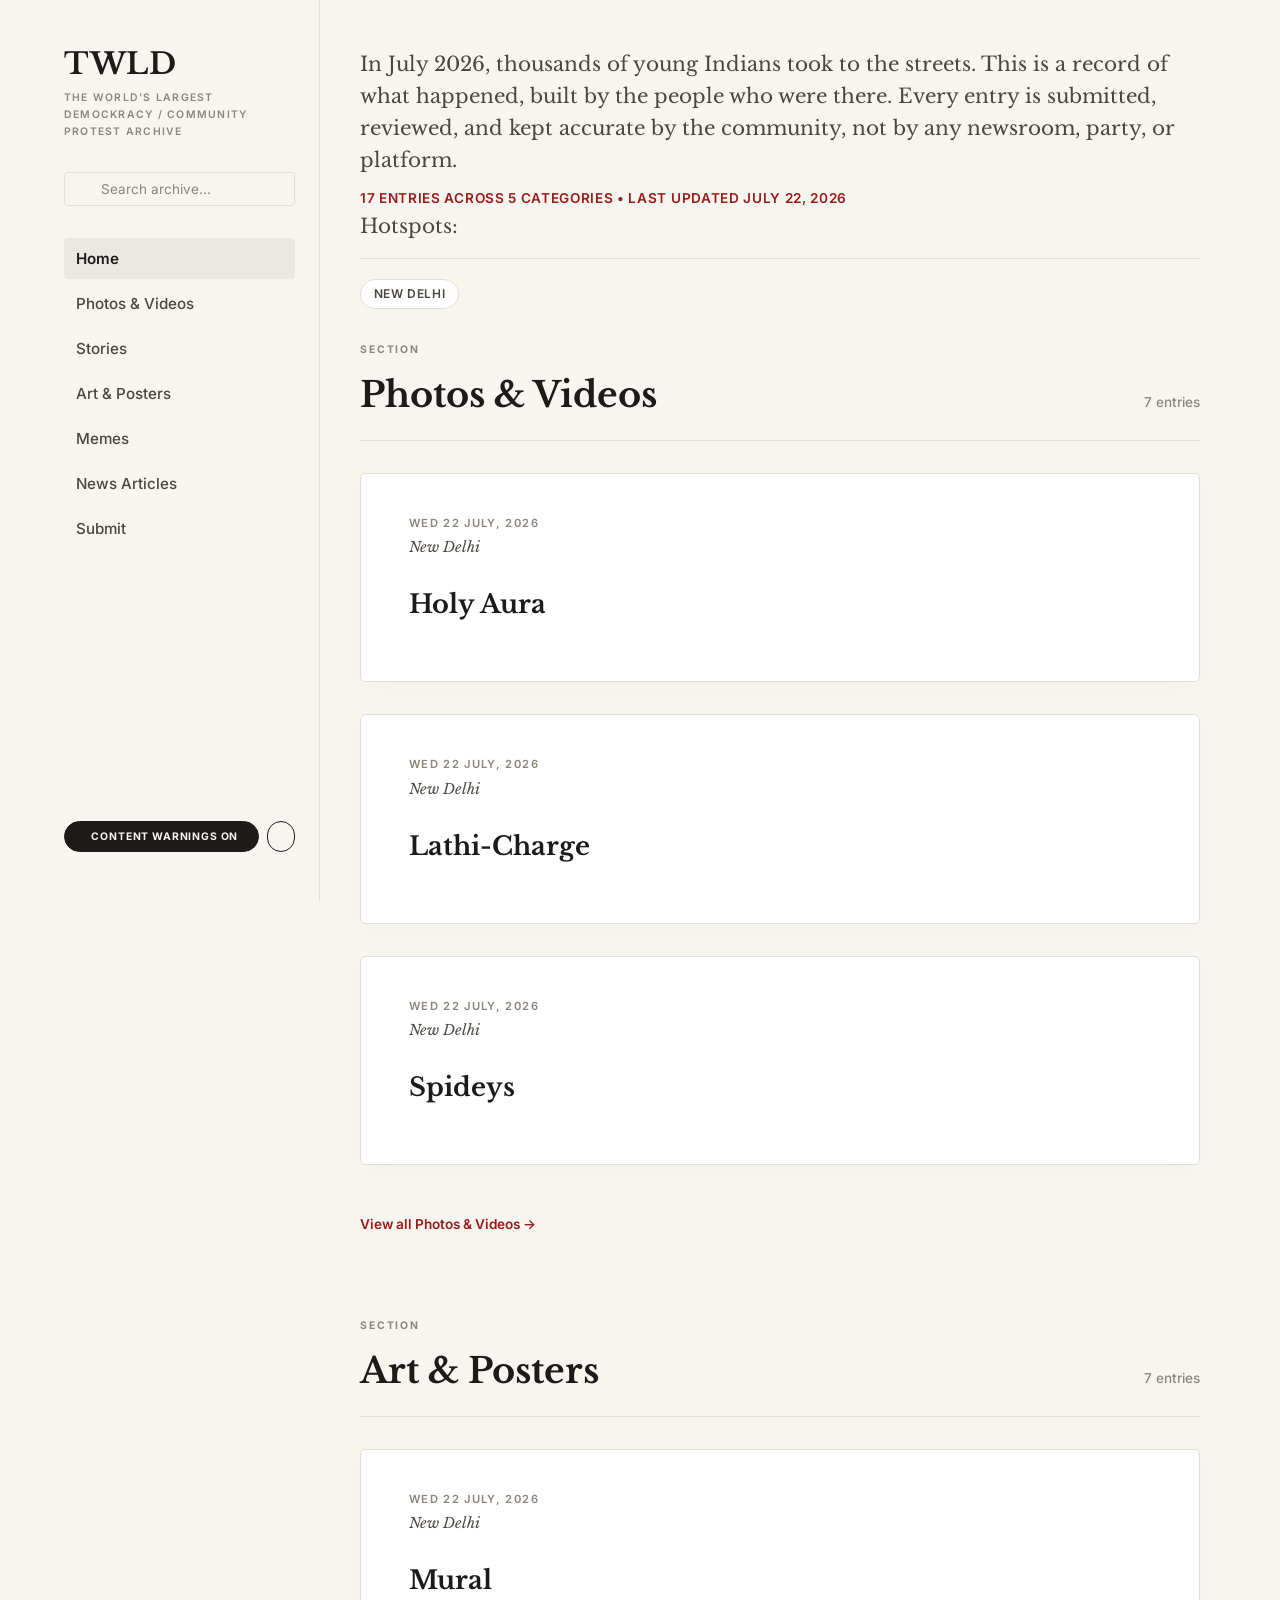
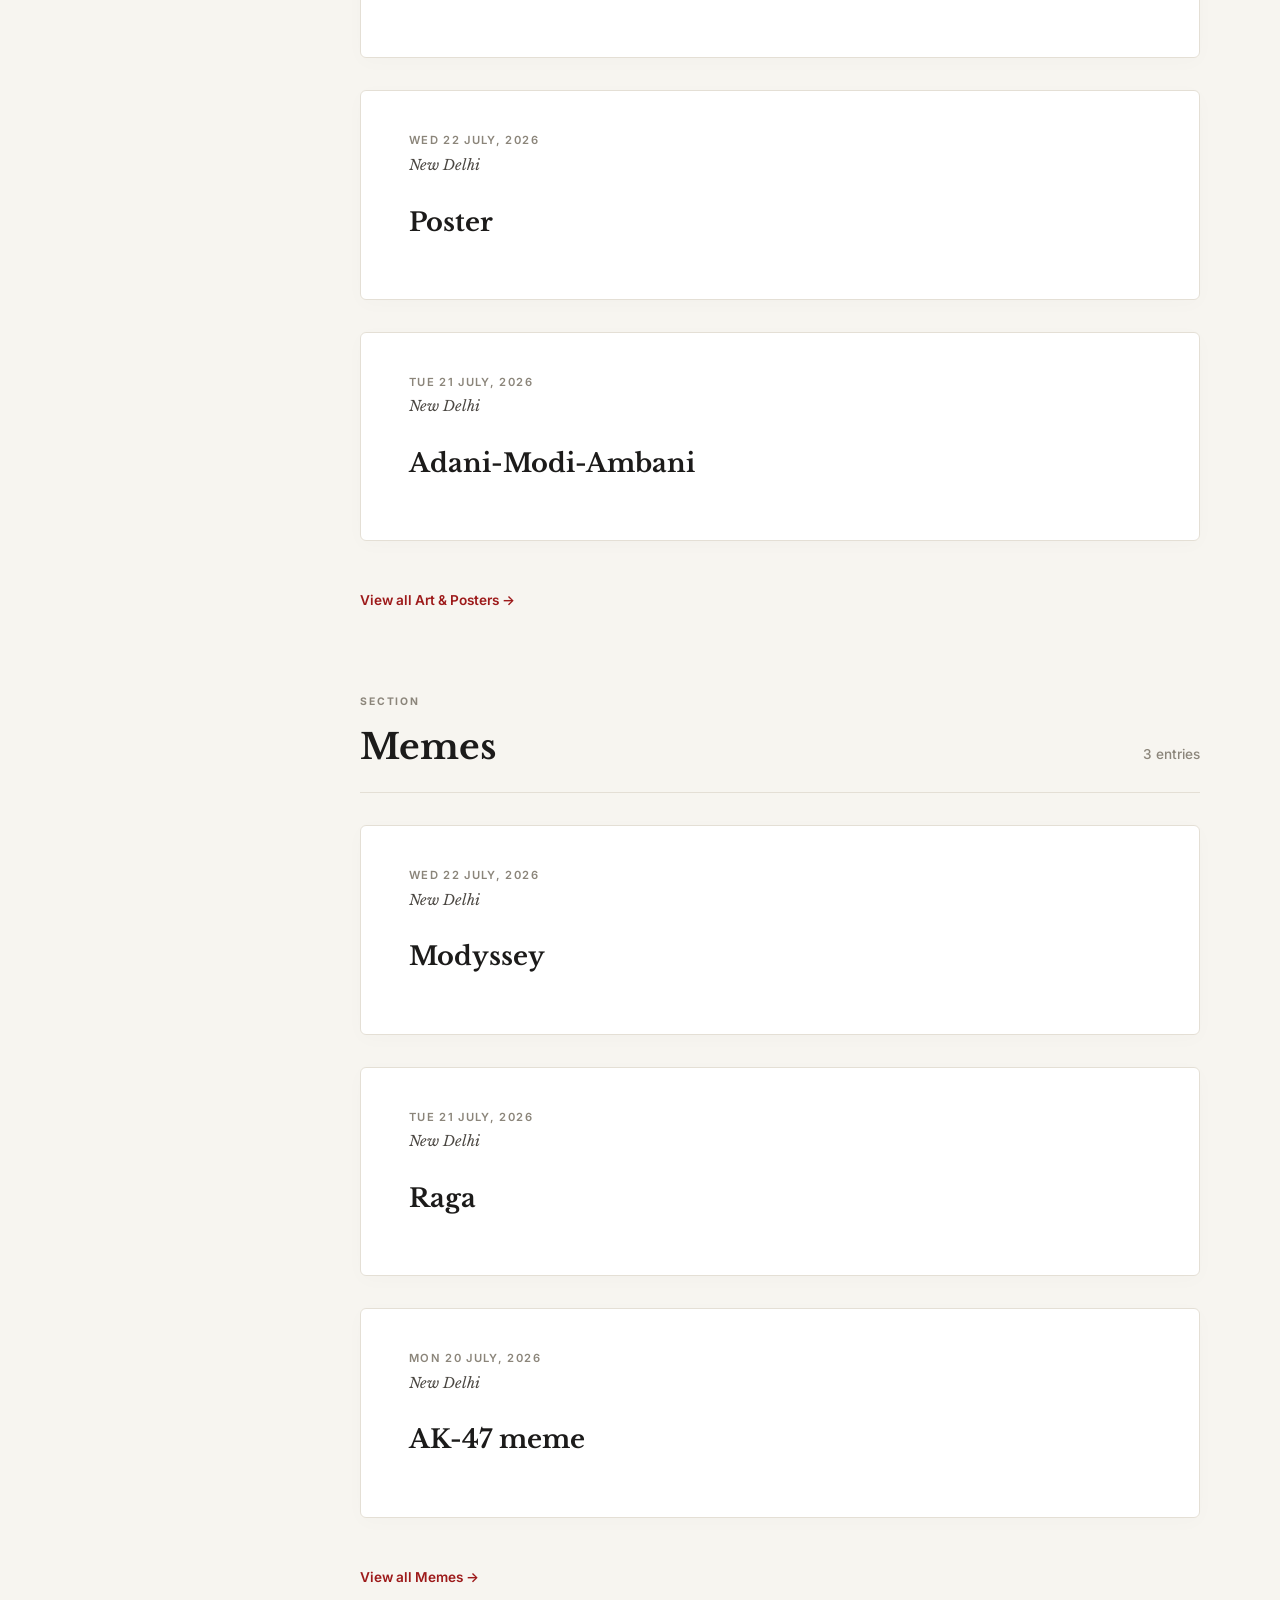
==== docs/index.html @ d7e96831 "Add new entries from Tally" ====
<!DOCTYPE html>
<html lang="en">
<head>
  <meta charset="UTF-8">
  <meta name="viewport" content="width=device-width, initial-scale=1.0">
  <title>TWLD - The World's Largest Demockracy</title>
  <meta name="description" content="Community archive documenting India's youth-led protest movement. A chronological record of events, verified by contributors.">
  <meta property="og:title" content="TWLD - The World's Largest Demockracy">
  <meta property="og:description" content="Community archive documenting India's youth-led protest movement.">
  <meta property="og:type" content="website">
  <link rel="preconnect" href="https://fonts.googleapis.com">
  <link rel="preconnect" href="https://fonts.gstatic.com" crossorigin>
  <link href="https://fonts.googleapis.com/css2?family=Libre+Baskerville:ital,wght@0,400;0,700;1,400&family=Inter:wght@400;500;600;700&display=swap" rel="stylesheet">
  <link rel="stylesheet" href="./styles.css?v=1784745053731">
  <script src="https://unpkg.com/lucide@latest"></script>
  <script async src="https://tally.so/widgets/embed.js"></script>
</head>
<body>
  
  <button class="mobile-menu-toggle" id="mobile-menu-toggle" aria-label="Toggle menu">
    <span class="hamburger"></span>
    <span class="hamburger"></span>
    <span class="hamburger"></span>
  </button>

  <div class="app-container">
    <aside class="sidebar" id="sidebar">
      <header class="masthead" id="site-header">
        <div class="masthead-brand">
          <h1 class="masthead-title"><a href="./" class="masthead-link">TWLD</a></h1>
          <p class="masthead-sub">The World's Largest Demockracy / Community Protest Archive</p>
        </div>
      </header>

      
      <div class="search-container">
        <i data-lucide="search" class="search-icon"></i>
        <input type="text" id="search-input" class="search-input" placeholder="Search archive..." aria-label="Search">
        <button id="clear-search" class="clear-search-btn hidden" aria-label="Clear search">
          <i data-lucide="x"></i>
        </button>
      </div>
      

      <nav class="sidebar-nav">
        <ul class="nav-links">
          <li><a href="./" class="nav-link active">Home</a></li>
          
          <li><a href="./photos-videos/" class="nav-link ">Photos & Videos</a></li>
          
          <li><a href="./stories/" class="nav-link ">Stories</a></li>
          
          <li><a href="./art-posters/" class="nav-link ">Art & Posters</a></li>
          
          <li><a href="./memes/" class="nav-link ">Memes</a></li>
          
          <li><a href="./news-articles/" class="nav-link ">News Articles</a></li>
          
          <li><a href="./submit/" class="nav-link ">Submit</a></li>
        </ul>
      </nav>

      <div class="sidebar-footer">
        <div class="sidebar-footer-actions">
          <button
            type="button"
            role="switch"
            aria-checked="true"
            aria-label="Toggle content warnings"
            class="cw-toggle active"
            id="cw-checkbox"
          >
            <i data-lucide="eye-off"></i>
            <span>Content warnings ON</span>
          </button>
          <button
            type="button"
            aria-label="Toggle dark mode"
            class="theme-toggle"
            id="theme-toggle"
          >
            <i data-lucide="moon"></i>
          </button>
        </div>
      </div>
    </aside>

    <main class="main-content">
      

      
        <div class="home-intro">
          <p>In July 2026, thousands of young Indians took to the streets. This is a record of what happened, built by the people who were there. Every entry is submitted, reviewed, and kept accurate by the community, not by any newsroom, party, or platform.</p>
          <p class="home-stats">
            17 entries across 5 categories
             &bull; Last updated July 22, 2026
          </p>
          <!-- Quick City Filters -->
          <div class="city-filters" id="city-filters">
            <span class="city-filters-label">Hotspots:</span>
            <!-- Rendered by JS -->
          </div>
        </div>
      
      
      
      <div class="archive" id="timeline-container">
        <!-- Rendered by JS -->
      </div>
      
    </main>
  </div>

  <div class="lightbox-overlay hidden" id="lightbox" role="dialog" aria-modal="true" aria-label="Image viewer">
    <button class="lightbox-close" id="lightbox-close" aria-label="Close"><i data-lucide="x"></i></button>
    <button class="lightbox-nav lightbox-prev" id="lightbox-prev" aria-label="Previous image"><i data-lucide="chevron-left"></i></button>
    <button class="lightbox-nav lightbox-next" id="lightbox-next" aria-label="Next image"><i data-lucide="chevron-right"></i></button>
    <img class="lightbox-img" id="lightbox-img" src="" alt="">
    <div class="lightbox-counter" id="lightbox-counter"></div>
  </div>

  <noscript>
    <div style="padding:3rem;text-align:center;font-family:Inter,sans-serif;">
      <h2>JavaScript Required</h2>
      <p>This archive requires JavaScript to render entries. Please enable JavaScript and reload.</p>
    </div>
  </noscript>

  <script>
    window.__EVENTS__ = [{"id":"2026-07-22-holy-aura","date":"2026-07-22","location":"New Delhi","title":"Holy Aura","category":"photos-videos","description":"","tags":[],"graphic_content":false,"images":["2026-07-22-holy-aura.png"],"contributor":"Anonymous","submitted_via":"bulk-import","verified":true},{"id":"2026-07-22-lathi-charge","date":"2026-07-22","location":"New Delhi","title":"Lathi-Charge","category":"photos-videos","description":"","tags":[],"graphic_content":false,"images":["2026-07-22-lathi-charge.jpg"],"contributor":"Anonymous","submitted_via":"bulk-import","verified":true},{"id":"2026-07-22-modyssey","date":"2026-07-22","location":"New Delhi","title":"Modyssey","category":"memes","description":"","tags":[],"graphic_content":false,"images":["2026-07-22-modyssey.png"],"contributor":"Anonymous","submitted_via":"bulk-import","verified":true},{"id":"2026-07-22-mural","date":"2026-07-22","location":"New Delhi","title":"Mural","category":"art-posters","description":"","tags":[],"graphic_content":false,"images":["2026-07-22-mural.jpg"],"contributor":"Anonymous","submitted_via":"bulk-import","verified":true},{"id":"2026-07-22-poster","date":"2026-07-22","location":"New Delhi","title":"Poster","category":"art-posters","description":"","tags":[],"graphic_content":false,"images":["2026-07-22-poster.png"],"contributor":"Anonymous","submitted_via":"bulk-import","verified":true},{"id":"2026-07-22-spideys","date":"2026-07-22","location":"New Delhi","title":"Spideys","category":"photos-videos","description":"","tags":[],"graphic_content":false,"images":["2026-07-22-spideys.jpg"],"contributor":"Anonymous","submitted_via":"bulk-import","verified":true},{"id":"2026-07-21-adani-modi-ambani","date":"2026-07-21","location":"New Delhi","title":"Adani-Modi-Ambani","category":"art-posters","description":"","tags":[],"graphic_content":false,"images":["2026-07-21-adani-modi-ambani.png"],"contributor":"Anonymous","submitted_via":"bulk-import","verified":true,"source_link":"https://www.instagram.com/tylerstreetart?igsh=MXNsdnp3d3JreTM0ag=="},{"id":"2026-07-21-art-work","date":"2026-07-21","location":"New Delhi","title":"Art_Work","category":"art-posters","description":"","tags":[],"graphic_content":false,"images":["2026-07-21-art-work.png"],"contributor":"Anonymous","submitted_via":"bulk-import","verified":true},{"id":"2026-07-21-chai-on-constitution","date":"2026-07-21","location":"New Delhi","title":"Chai on Constitution","category":"art-posters","description":"","tags":[],"graphic_content":false,"images":["2026-07-21-chai-on-constitution.png"],"contributor":"Anonymous","submitted_via":"bulk-import","verified":true,"source_link":"https://www.instagram.com/reel/DbCJBCdTCUx/?igsh=MXBuNnFxMWNuZTNkaQ=="},{"id":"2026-07-21-do-cup-chai-laga","date":"2026-07-21","location":"New Delhi","title":"Do_Cup_Chai_Laga","category":"art-posters","description":"","tags":[],"graphic_content":false,"images":["2026-07-21-poster1.png"],"contributor":"Anonymous","submitted_via":"bulk-import","verified":true},{"id":"2026-07-21-raga","date":"2026-07-21","location":"New Delhi","title":"Raga","category":"memes","description":"","tags":[],"graphic_content":false,"images":["2026-07-21-raga.png"],"contributor":"Anonymous","submitted_via":"bulk-import","verified":true},{"id":"2026-07-20-ak-47-meme","date":"2026-07-20","location":"New Delhi","title":"AK-47 meme","category":"memes","description":"","tags":[],"graphic_content":false,"images":["2026-07-20-ak-47-meme.png"],"contributor":"Anonymous","submitted_via":"bulk-import","verified":true},{"id":"2026-07-20-aura","date":"2026-07-20","location":"New Delhi","title":"Aura","category":"photos-videos","description":"","tags":[],"graphic_content":false,"images":["2026-07-20-aura.png"],"contributor":"Anonymous","submitted_via":"bulk-import","verified":true},{"id":"2026-07-20-gitanjali-mam","date":"2026-07-20","location":"New Delhi","title":"Gitanjali Mam","category":"photos-videos","description":"","tags":[],"graphic_content":false,"images":["2026-07-20-gitanjali-mam.jpg"],"contributor":"Anonymous","submitted_via":"bulk-import","verified":true},{"id":"2026-07-20-jantar-mantar","date":"2026-07-20","location":"Jantar Mantar, New Delhi","title":"March to Parliament on opening day of monsoon session","category":"photos-videos","description":"Thousands of youth protesters, part of the Cockroach Janta Party movement, marched toward Parliament demanding the Education Minister's resignation. Police used tear gas and batons; organizers reported it as the movement's largest protest yet.","tags":["police-action","march","parliament"],"graphic_content":true,"images":[],"contributor":"TWLD (seed entry)","submitted_via":"github-pr","verified":true},{"id":"2026-07-20-lathi-charge","date":"2026-07-20","location":"New Delhi","title":"Lathi-Charge","category":"photos-videos","description":"","tags":[],"graphic_content":false,"images":["2026-07-20-lathi-charge.jpg"],"contributor":"Anonymous","submitted_via":"bulk-import","verified":true},{"id":"2026-07-19-poster","date":"2026-07-19","location":"New Delhi","title":"poster","category":"art-posters","description":"","tags":[],"graphic_content":false,"images":["2026-07-19-poster.jpg"],"contributor":"Anonymous","submitted_via":"bulk-import","verified":true}];
    window.__CATEGORIES__ = [{"id":"photos-videos","label":"Photos & Videos"},{"id":"stories","label":"Stories"},{"id":"art-posters","label":"Art & Posters"},{"id":"memes","label":"Memes"},{"id":"news-articles","label":"News Articles"}];
    window.__PAGE_TYPE__ = 'home';
    window.__CATEGORY_ID__ = null;
    window.__DEPTH__ = './';
  </script>
  <script src="./main.js"></script>
</body>
</html>
---- docs/styles.css ----
:root {
  --bg:             #F7F5F0;
  --bg-card:        #FFFFFF;
  --text:           #1C1B1A;
  --text-secondary: #4A4641;
  --text-muted:     #8B857A;
  --accent:         #9D1A1A;
  --rule:           #E4DFD5;
  --rule-heavy:     #1C1B1A;
  --cw-bg:          #FFF4F4;
  --cw-text:        #8C1818;
}

:root.dark-mode {
  --bg:             #1C1B1A;
  --bg-card:        #262422;
  --text:           #F7F5F0;
  --text-secondary: #C8C3BC;
  --text-muted:     #8B857A;
  --accent:         #FF6B6B;
  --rule:           #363330;
  --rule-heavy:     #F7F5F0;
  --cw-bg:          #3D1F1F;
  --cw-text:        #FF9E9E;
}

*, *::before, *::after { box-sizing: border-box; margin: 0; padding: 0; }

html {
  font-size: 16px;
  scroll-behavior: smooth;
  -webkit-font-smoothing: antialiased;
  -moz-osx-font-smoothing: grayscale;
}

body {
  font-family: 'Inter', system-ui, -apple-system, sans-serif;
  background: var(--bg);
  color: var(--text);
  line-height: 1.65;
  min-height: 100vh;
}

/* Layout */
.app-container {
  display: flex;
  min-height: 100vh;
  max-width: 1200px;
  margin: 0 auto;
}

.sidebar {
  width: 280px;
  flex-shrink: 0;
  padding: 3rem 1.5rem;
  border-right: 1px solid var(--rule);
  display: flex;
  flex-direction: column;
  position: sticky;
  top: 0;
  height: 100vh;
  overflow-y: auto;
}

.main-content {
  flex: 1;
  min-width: 0;
  padding: 3rem 2.5rem;
}

/* Mobile Toggle */
.mobile-menu-toggle {
  display: none;
  position: fixed;
  top: 1rem;
  right: 1rem;
  z-index: 1000;
  background: var(--text);
  border: none;
  border-radius: 4px;
  padding: 0.5rem;
  cursor: pointer;
}

.hamburger {
  display: block;
  width: 20px;
  height: 2px;
  background: var(--bg);
  margin: 4px 0;
}

/* Masthead */
.masthead-brand {
  display: flex;
  flex-direction: column;
  margin-bottom: 2rem;
}

.masthead-title {
  font-family: 'Libre Baskerville', Georgia, serif;
  font-size: 1.85rem;
  font-weight: 700;
  letter-spacing: 0.02em;
  color: var(--text);
  line-height: 1.1;
}

.masthead-link {
  color: inherit;
  text-decoration: none;
}

.masthead-sub {
  font-size: 0.65rem;
  color: var(--text-muted);
  font-weight: 600;
  text-transform: uppercase;
  letter-spacing: 0.12em;
  margin-top: 0.5rem;
}

/* Navigation Links */
.sidebar-nav {
  margin-bottom: 2.5rem;
}

.nav-links {
  list-style: none;
}

.nav-links li {
  margin-bottom: 0.25rem;
}

.nav-link {
  display: block;
  font-family: 'Inter', sans-serif;
  font-size: 0.95rem;
  font-weight: 500;
  color: var(--text-secondary);
  text-decoration: none;
  padding: 0.5rem 0.75rem;
  border-radius: 4px;
  transition: all 0.2s ease;
}

.nav-link:hover {
  background: rgba(0,0,0,0.03);
  color: var(--text);
}

.nav-link.active {
  background: rgba(0,0,0,0.05);
  color: var(--text);
  font-weight: 600;
}



.sidebar-footer {
  margin-top: auto;
  padding-top: 2rem;
}

.sidebar-footer-actions {
  display: flex;
  gap: 0.5rem;
  align-items: stretch;
}

.cw-toggle {
  font-family: 'Inter', sans-serif;
  font-size: 0.65rem;
  font-weight: 700;
  text-transform: uppercase;
  letter-spacing: 0.08em;
  padding: 0.5rem 1rem;
  background: transparent;
  border: 1px solid var(--rule-heavy);
  border-radius: 40px;
  color: var(--text);
  cursor: pointer;
  transition: all 0.2s ease;
  flex: 1;
  display: flex;
  align-items: center;
  justify-content: center;
  gap: 0.4rem;
}

.cw-toggle.active {
  background: var(--text);
  color: var(--bg);
}

.cw-toggle:hover { opacity: 0.8; }

.theme-toggle {
  background: transparent;
  border: 1px solid var(--rule-heavy);
  border-radius: 40px;
  color: var(--text);
  cursor: pointer;
  display: flex;
  align-items: center;
  justify-content: center;
  padding: 0 0.8rem;
  transition: all 0.2s ease;
  flex-shrink: 0;
}

.theme-toggle:hover {
  background: var(--text);
  color: var(--bg);
}

/* Intro */
.home-intro {
  font-family: 'Libre Baskerville', Georgia, serif;
  font-size: 1.25rem;
  color: var(--text-secondary);
  line-height: 1.6;
  margin-bottom: 1.25rem;
  padding-bottom: 1rem;
  border-bottom: 1px solid var(--rule);
}

.home-stats {
  font-family: 'Inter', sans-serif;
  font-size: 0.85rem;
  font-weight: 600;
  color: var(--accent);
  margin-top: 0.75rem;
  text-transform: uppercase;
  letter-spacing: 0.05em;
}

/* Categories */
.category-section {
  margin-bottom: 5rem;
}

.category-section:last-child {
  margin-bottom: 0;
}

.colophon p { margin-bottom: 0.5rem; }
.colophon p:last-child { margin-bottom: 0; }

.footer-callout {
  font-family: 'Libre Baskerville', Georgia, serif;
  font-style: italic;
  font-size: 1.1rem;
  color: var(--text);
  margin-bottom: 1rem !important;
}

.category-eyebrow {
  display: block;
  font-family: 'Inter', sans-serif;
  font-size: 0.65rem;
  font-weight: 700;
  text-transform: uppercase;
  letter-spacing: 0.18em;
  color: var(--text-muted);
  margin-bottom: 0.5rem;
}

.category-header {
  font-family: 'Libre Baskerville', Georgia, serif;
  font-size: 2.2rem;
  font-weight: 700;
  color: var(--text);
  border-bottom: 1px solid var(--rule);
  padding-bottom: 1rem;
  margin-bottom: 2rem;
  display: flex;
  justify-content: space-between;
  align-items: baseline;
}

.category-count {
  font-family: 'Inter', sans-serif;
  font-size: 0.85rem;
  font-weight: 500;
  color: var(--text-muted);
}

.view-all-link {
  display: inline-block;
  font-family: 'Inter', sans-serif;
  font-size: 0.85rem;
  font-weight: 600;
  color: var(--accent);
  text-decoration: none;
  margin-top: 1rem;
  transition: opacity 0.2s ease;
}

.view-all-link:hover {
  opacity: 0.7;
}

/* Entry */
.entry {
  background: var(--bg-card);
  border: 1px solid var(--rule);
  box-shadow: 0 4px 20px rgba(0,0,0,0.02);
  border-radius: 6px;
  padding: 2.5rem 3rem;
  margin-bottom: 2rem;
  opacity: 0;
  transform: translateY(10px);
  transition: opacity 0.5s ease, transform 0.5s ease, box-shadow 0.3s ease;
}

.entry.visible {
  opacity: 1;
  transform: translateY(0);
}

.entry:hover {
  box-shadow: 0 8px 30px rgba(0,0,0,0.05);
}

.entry-date {
  display: block;
  font-family: 'Inter', sans-serif;
  font-size: 0.7rem;
  font-weight: 600;
  text-transform: uppercase;
  letter-spacing: 0.12em;
  color: var(--text-muted);
  margin-bottom: 0.25rem;
}

.entry-location {
  font-family: 'Libre Baskerville', Georgia, serif;
  font-size: 0.9rem;
  font-style: italic;
  color: var(--text-secondary);
  margin-bottom: 1.75rem;
}

.entry-title {
  font-family: 'Libre Baskerville', Georgia, serif;
  font-size: 1.6rem;
  font-weight: 700;
  line-height: 1.3;
  color: var(--text);
  margin-bottom: 1.25rem;
}

.entry-body {
  font-size: 0.95rem;
  color: var(--text-secondary);
  line-height: 1.8;
  margin-bottom: 1.5rem;
}

.entry-source-link {
  display: inline-block;
  font-family: 'Inter', sans-serif;
  font-size: 0.85rem;
  font-weight: 600;
  color: var(--accent);
  text-decoration: none;
  margin-bottom: 1.5rem;
  transition: opacity 0.2s ease;
}
.entry-source-link:hover { opacity: 0.7; }

.entry-tags {
  font-size: 0.7rem;
  color: var(--accent);
  font-weight: 600;
  text-transform: uppercase;
  letter-spacing: 0.08em;
  margin-bottom: 0.75rem;
}

.entry-meta {
  display: flex;
  align-items: center;
  gap: 0.75rem;
  flex-wrap: wrap;
  font-size: 0.75rem;
  color: var(--text-muted);
  border-top: 1px solid var(--rule);
  padding-top: 1rem;
  margin-top: 1rem;
}

.verified-stamp {
  display: inline-flex;
  align-items: center;
  font-size: 0.6rem;
  font-weight: 700;
  text-transform: uppercase;
  letter-spacing: 0.12em;
  color: #1A7B4A;
  border: 1px solid #1A7B4A;
  border-radius: 3px;
  padding: 0.15rem 0.4rem;
  line-height: 1.4;
}

/* Image Gallery */
.entry-gallery {
  display: grid;
  grid-template-columns: repeat(auto-fill, minmax(160px, 1fr));
  gap: 0.5rem;
  margin-bottom: 1.5rem;
}

.gallery-thumb {
  aspect-ratio: 4 / 3;
  overflow: hidden;
  cursor: pointer;
  border-radius: 4px;
  border: 1px solid var(--rule);
  transition: border-color 0.15s ease, transform 0.15s ease;
}

.gallery-thumb:hover {
  border-color: var(--text);
  transform: scale(1.02);
}

.gallery-thumb img {
  width: 100%;
  height: 100%;
  object-fit: cover;
  display: block;
}

/* Content Warning Bar */
.cw-bar {
  background: var(--cw-bg);
  border-left: 3px solid var(--cw-text);
  border-radius: 0 4px 4px 0;
  padding: 1.25rem 1.5rem;
  margin: 1rem 0 2rem;
}

.cw-bar.hidden { display: none; }
.entry-content.hidden { display: none; }

.cw-bar-inner {
  display: flex;
  align-items: center;
  gap: 1.25rem;
  flex-wrap: wrap;
}

.cw-label {
  font-size: 0.65rem;
  font-weight: 700;
  text-transform: uppercase;
  letter-spacing: 0.12em;
  color: var(--cw-text);
  flex-shrink: 0;
}

.cw-desc {
  font-size: 0.85rem;
  color: var(--text-secondary);
  flex: 1;
  min-width: 150px;
}

.cw-reveal {
  font-family: 'Inter', sans-serif;
  font-size: 0.65rem;
  font-weight: 700;
  text-transform: uppercase;
  letter-spacing: 0.08em;
  color: var(--cw-text);
  background: transparent;
  border: 1px solid var(--cw-text);
  border-radius: 3px;
  padding: 0.35rem 0.8rem;
  cursor: pointer;
  transition: all 0.15s ease;
  flex-shrink: 0;
}

.cw-reveal:hover {
  background: var(--cw-text);
  color: #fff;
}

/* Lightbox */
.lightbox-overlay {
  position: fixed;
  inset: 0;
  z-index: 1000;
  background: rgba(28, 27, 26, 0.95);
  backdrop-filter: blur(5px);
  display: flex;
  align-items: center;
  justify-content: center;
  transition: opacity 0.25s ease;
}

.lightbox-overlay.hidden {
  opacity: 0;
  pointer-events: none;
}

.lightbox-close, .lightbox-nav {
  position: absolute;
  color: rgba(255,255,255,0.6);
  background: none;
  border: none;
  cursor: pointer;
  line-height: 1;
  transition: color 0.15s ease;
}

.lightbox-close {
  top: 1.5rem;
  right: 2rem;
  font-size: 2.5rem;
}

.lightbox-nav {
  top: 50%;
  transform: translateY(-50%);
  font-size: 3rem;
  padding: 1rem;
}

.lightbox-close:hover, .lightbox-nav:hover { color: #fff; }
.lightbox-prev { left: 1rem; }
.lightbox-next { right: 1rem; }

.lightbox-img {
  max-width: 90vw;
  max-height: 85vh;
  object-fit: contain;
  user-select: none;
  box-shadow: 0 10px 40px rgba(0,0,0,0.3);
}

.lightbox-counter {
  position: absolute;
  bottom: 1.5rem;
  left: 50%;
  transform: translateX(-50%);
  font-size: 0.75rem;
  color: rgba(255,255,255,0.6);
  font-family: 'Inter', sans-serif;
  letter-spacing: 0.05em;
}

/* Empty State */
.empty-state {
  text-align: center;
  padding: 5rem 1.5rem;
}

.empty-state.hidden { display: none; }

.empty-text {
  font-family: 'Libre Baskerville', Georgia, serif;
  font-size: 1.2rem;
  font-style: italic;
  color: var(--text-muted);
  margin-bottom: 1.5rem;
}

.empty-reset {
  font-family: 'Inter', sans-serif;
  font-size: 0.75rem;
  font-weight: 600;
  text-transform: uppercase;
  letter-spacing: 0.08em;
  color: var(--text);
  background: none;
  border: 1px solid var(--text);
  border-radius: 40px;
  padding: 0.5rem 1.25rem;
  cursor: pointer;
  transition: all 0.2s ease;
}

.empty-reset:hover {
  background: var(--text);
  color: var(--bg);
}

/* Footer */
.colophon {
  border-top: 1px solid var(--rule);
  padding: 3rem 1.5rem;
  text-align: left;
  font-size: 0.85rem;
  color: var(--text-muted);
}

.footer-callout {
  font-family: 'Inter', sans-serif !important;
  font-style: normal !important;
  font-weight: 600;
  font-size: 1.1rem;
  color: var(--text);
  margin-bottom: 0.5rem;
}

.colophon-links { margin-top: 0.5rem; }

.colophon-links a {
  color: var(--text-secondary);
  text-decoration: underline;
  text-underline-offset: 3px;
  transition: color 0.15s ease;
}

.colophon-links a:hover { color: var(--text); }

.sep { margin: 0 0.5rem; color: var(--rule); }

/* Responsive */
/* Submit Page */
.submit-intro {
  font-family: 'Libre Baskerville', Georgia, serif;
  font-style: italic;
  font-size: 1.5rem;
  color: var(--text);
  margin-bottom: 3rem;
  text-align: center;
}

.submit-options {
  display: grid;
  grid-template-columns: 1fr;
  gap: 2rem;
  max-width: 900px;
  margin: 0 auto 5rem auto;
}

.submit-card {
  background: var(--bg-card);
  border: 1px solid var(--rule);
  padding: 2.5rem;
  border-radius: 8px;
  display: flex;
  flex-direction: column;
}

.submit-card h3 {
  font-family: 'Libre Baskerville', Georgia, serif;
  font-size: 1.35rem;
  margin-bottom: 1rem;
  color: var(--text);
}

.submit-card p {
  font-size: 0.95rem;
  color: var(--text-secondary);
  line-height: 1.6;
  margin-bottom: 2rem;
  flex: 1;
}

.submit-btn {
  display: inline-block;
  background: var(--accent);
  color: #fff;
  padding: 0.8rem 1.5rem;
  text-decoration: none;
  font-weight: 600;
  font-size: 0.9rem;
  border-radius: 4px;
  text-align: center;
  transition: opacity 0.2s ease;
}
.submit-btn:hover { opacity: 0.9; }

.submit-btn-outline {
  display: inline-block;
  background: transparent;
  color: var(--text);
  border: 1px solid var(--text);
  padding: 0.8rem 1.5rem;
  text-decoration: none;
  font-weight: 600;
  font-size: 0.9rem;
  border-radius: 4px;
  text-align: center;
  transition: all 0.2s ease;
  margin-bottom: 1rem;
}
.submit-btn-outline:hover {
  background: var(--text);
  color: var(--bg);
}

.submit-link {
  font-size: 0.85rem;
  color: var(--text-muted);
  text-decoration: underline;
  text-align: center;
}
.submit-link:hover {
  color: var(--text);
}

/* Search Input */
.search-container {
  position: relative;
  margin-bottom: 2rem;
}
.search-input {
  width: 100%;
  font-family: 'Inter', sans-serif;
  font-size: 0.85rem;
  background: transparent;
  border: 1px solid var(--rule);
  border-radius: 4px;
  padding: 0.5rem 0.75rem 0.5rem 2.25rem;
  color: var(--text);
  transition: border-color 0.2s ease;
}
.search-input:focus {
  outline: none;
  border-color: var(--text-secondary);
}
.search-input::placeholder {
  color: var(--text-muted);
}
.search-icon {
  position: absolute;
  left: 0.75rem;
  top: 50%;
  transform: translateY(-50%);
  color: var(--text-muted);
  width: 1rem;
  height: 1rem;
}
.clear-search-btn {
  position: absolute;
  right: 0.75rem;
  top: 50%;
  transform: translateY(-50%);
  background: none;
  border: none;
  color: var(--text-muted);
  cursor: pointer;
  display: flex;
}
.clear-search-btn:hover { color: var(--text); }
.clear-search-btn.hidden { display: none; }

/* Lucide Icon */
.lucide {
  width: 1em;
  height: 1em;
  stroke-width: 2;
  stroke: currentColor;
  fill: none;
  stroke-linecap: round;
  stroke-linejoin: round;
  vertical-align: text-bottom;
}

/* Tag Button */
.tag-btn {
  background: none;
  border: none;
  font-family: inherit;
  font-size: inherit;
  color: var(--accent);
  font-weight: 600;
  text-transform: uppercase;
  letter-spacing: 0.08em;
  cursor: pointer;
  padding: 0;
  transition: opacity 0.2s ease;
}
.tag-btn:hover, .tag-btn.active {
  opacity: 0.7;
  text-decoration: underline;
  text-underline-offset: 2px;
}
.active-tag-filter {
  font-family: 'Inter', sans-serif;
  font-size: 0.75rem;
  font-weight: 600;
  background: var(--rule);
  color: var(--text);
  padding: 0.25rem 0.75rem;
  border-radius: 40px;
  display: inline-flex;
  align-items: center;
  gap: 0.5rem;
  margin-bottom: 2rem;
}
.active-tag-filter button {
  background: none;
  border: none;
  cursor: pointer;
  color: var(--text-muted);
  display: flex;
}
.active-tag-filter button:hover { color: var(--text); }

/* City Filters */
.city-filters-container {
  display: flex;
  gap: 0.5rem;
  flex-wrap: wrap;
  margin-bottom: 2rem;
}
.city-pill {
  background: var(--bg-card);
  border: 1px solid var(--rule);
  color: var(--text-secondary);
  font-family: 'Inter', sans-serif;
  font-size: 0.75rem;
  font-weight: 600;
  text-transform: uppercase;
  letter-spacing: 0.05em;
  padding: 0.4rem 0.8rem;
  border-radius: 40px;
  cursor: pointer;
  transition: all 0.2s ease;
}
.city-pill:hover, .city-pill.active {
  background: var(--text);
  color: var(--bg);
  border-color: var(--text);
}

/* Share Button */
.share-btn {
  background: none;
  border: none;
  color: var(--text-muted);
  cursor: pointer;
  display: inline-flex;
  align-items: center;
  gap: 0.25rem;
  font-family: inherit;
  font-size: inherit;
  transition: color 0.2s ease;
  margin-left: auto;
}
.share-btn:hover { color: var(--text); }

/* Load More */
#load-more-trigger {
  height: 50px;
  width: 100%;
}

/* Force light theme for Tally Form */
.tally-container {
  --bg-card:        #FFFFFF;
  --text:           #1C1B1A;
  --text-secondary: #4A4641;
  --rule:           #E4DFD5;
  background: var(--bg-card);
  color: var(--text);
}

@media (max-width: 768px) {
  .app-container {
    flex-direction: column;
  }
  
  .mobile-menu-toggle {
    display: block;
  }
  
  .sidebar {
    width: 100%;
    height: auto;
    position: fixed;
    top: 0;
    left: 0;
    z-index: 900;
    background: var(--bg);
    transform: translateY(-100%);
    transition: transform 0.3s ease;
    border-right: none;
    border-bottom: 1px solid var(--rule);
    padding: 4rem 1.5rem 2rem;
    box-shadow: 0 10px 30px rgba(0,0,0,0.1);
  }
  
  .sidebar.open {
    transform: translateY(0);
  }
  
  .main-content {
    padding: 5rem 1.5rem 2rem;
  }

  .entry {
    padding: 1.5rem;
  }
  
  .category-header {
    font-size: 1.8rem;
  }
  
  .entry-title { font-size: 1.35rem; }

  .cw-bar-inner {
    flex-direction: column;
    align-items: flex-start;
    gap: 0.75rem;
  }

  .submit-options {
    grid-template-columns: 1fr;
  }
}

@media (prefers-reduced-motion: reduce) {
  *, *::before, *::after {
    transition-duration: 0.01ms !important;
  }
  .entry { opacity: 1; transform: none; }
}

/* Social Handles */
.social-handles {
  display: flex;
  flex-wrap: wrap;
  gap: 0.75rem;
  margin-bottom: 1.5rem;
}

.social-handle {
  display: inline-flex;
  align-items: center;
  gap: 0.35rem;
  font-family: 'Inter', sans-serif;
  font-size: 0.8rem;
  font-weight: 500;
  color: var(--text-muted);
  text-decoration: none;
  padding: 0.35rem 0.75rem;
  background-color: var(--bg-card);
  border: 1px solid var(--rule);
  border-radius: 4px;
  transition: all 0.2s ease;
}

.social-handle svg {
  width: 14px;
  height: 14px;
}

.social-handle:hover {
  background-color: var(--rule);
  color: var(--text);
}
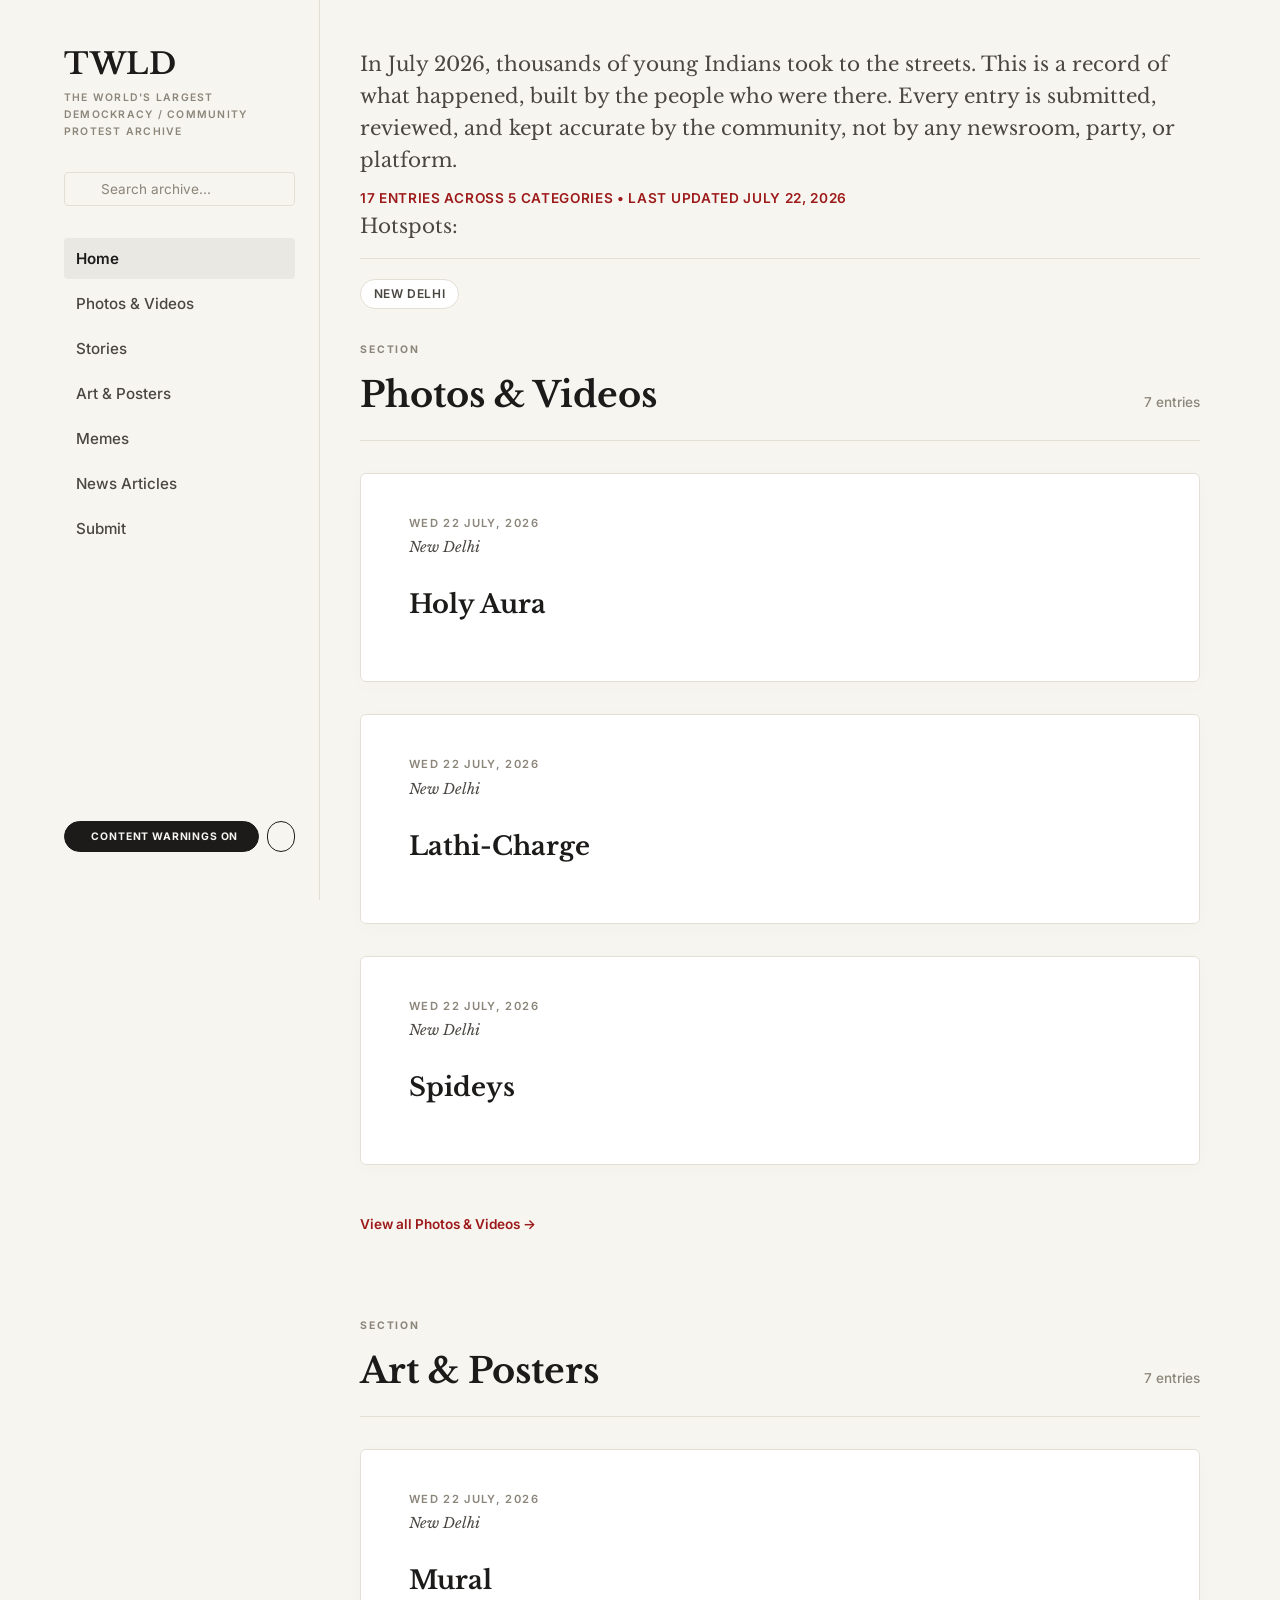
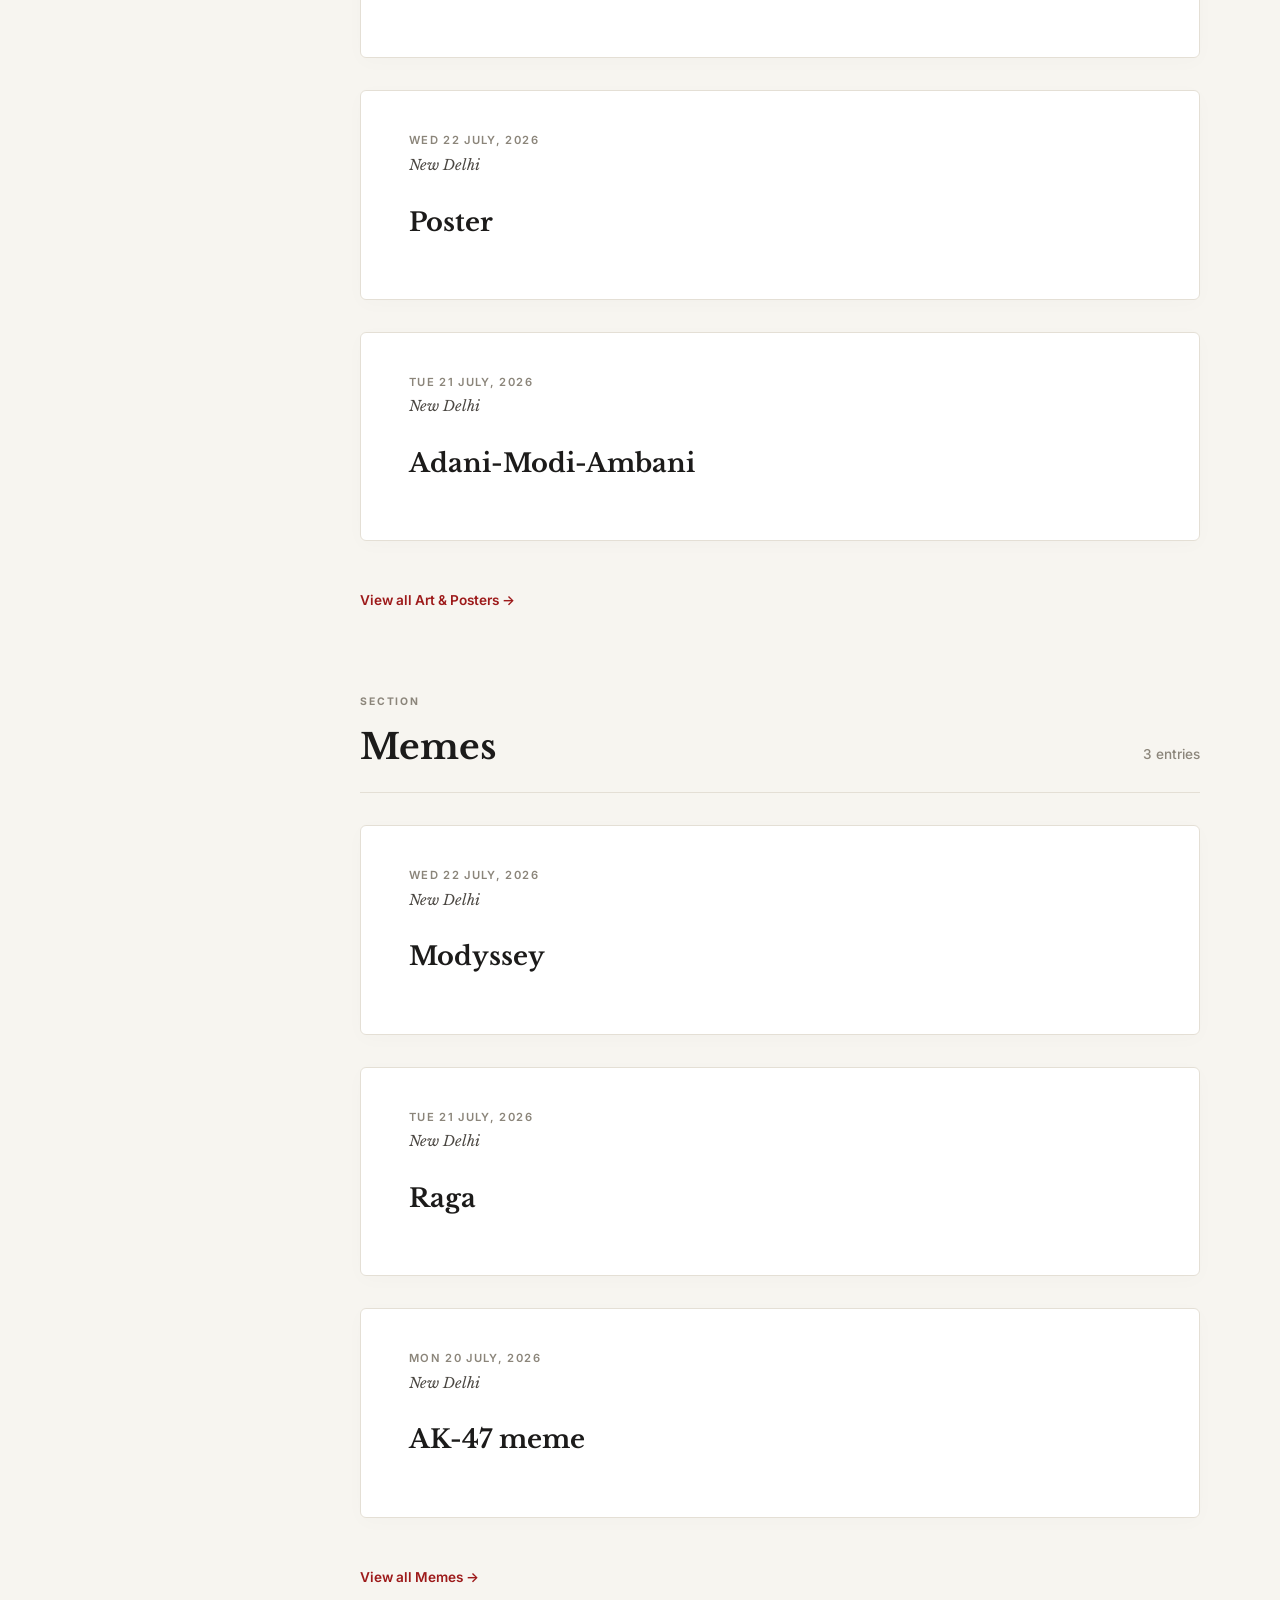
==== commit c9c06154: "Update archive" ====
--- a/docs/index.html
+++ b/docs/index.html
@@ -11,7 +11,7 @@
   <link rel="preconnect" href="https://fonts.googleapis.com">
   <link rel="preconnect" href="https://fonts.gstatic.com" crossorigin>
   <link href="https://fonts.googleapis.com/css2?family=Libre+Baskerville:ital,wght@0,400;0,700;1,400&family=Inter:wght@400;500;600;700&display=swap" rel="stylesheet">
-  <link rel="stylesheet" href="./styles.css?v=1784745053731">
+  <link rel="stylesheet" href="./styles.css?v=1784745980644">
   <script src="https://unpkg.com/lucide@latest"></script>
   <script async src="https://tally.so/widgets/embed.js"></script>
 </head>
@@ -127,7 +127,7 @@
   </noscript>
 
   <script>
-    window.__EVENTS__ = [{"id":"2026-07-22-holy-aura","date":"2026-07-22","location":"New Delhi","title":"Holy Aura","category":"photos-videos","description":"","tags":[],"graphic_content":false,"images":["2026-07-22-holy-aura.png"],"contributor":"Anonymous","submitted_via":"bulk-import","verified":true},{"id":"2026-07-22-lathi-charge","date":"2026-07-22","location":"New Delhi","title":"Lathi-Charge","category":"photos-videos","description":"","tags":[],"graphic_content":false,"images":["2026-07-22-lathi-charge.jpg"],"contributor":"Anonymous","submitted_via":"bulk-import","verified":true},{"id":"2026-07-22-modyssey","date":"2026-07-22","location":"New Delhi","title":"Modyssey","category":"memes","description":"","tags":[],"graphic_content":false,"images":["2026-07-22-modyssey.png"],"contributor":"Anonymous","submitted_via":"bulk-import","verified":true},{"id":"2026-07-22-mural","date":"2026-07-22","location":"New Delhi","title":"Mural","category":"art-posters","description":"","tags":[],"graphic_content":false,"images":["2026-07-22-mural.jpg"],"contributor":"Anonymous","submitted_via":"bulk-import","verified":true},{"id":"2026-07-22-poster","date":"2026-07-22","location":"New Delhi","title":"Poster","category":"art-posters","description":"","tags":[],"graphic_content":false,"images":["2026-07-22-poster.png"],"contributor":"Anonymous","submitted_via":"bulk-import","verified":true},{"id":"2026-07-22-spideys","date":"2026-07-22","location":"New Delhi","title":"Spideys","category":"photos-videos","description":"","tags":[],"graphic_content":false,"images":["2026-07-22-spideys.jpg"],"contributor":"Anonymous","submitted_via":"bulk-import","verified":true},{"id":"2026-07-21-adani-modi-ambani","date":"2026-07-21","location":"New Delhi","title":"Adani-Modi-Ambani","category":"art-posters","description":"","tags":[],"graphic_content":false,"images":["2026-07-21-adani-modi-ambani.png"],"contributor":"Anonymous","submitted_via":"bulk-import","verified":true,"source_link":"https://www.instagram.com/tylerstreetart?igsh=MXNsdnp3d3JreTM0ag=="},{"id":"2026-07-21-art-work","date":"2026-07-21","location":"New Delhi","title":"Art_Work","category":"art-posters","description":"","tags":[],"graphic_content":false,"images":["2026-07-21-art-work.png"],"contributor":"Anonymous","submitted_via":"bulk-import","verified":true},{"id":"2026-07-21-chai-on-constitution","date":"2026-07-21","location":"New Delhi","title":"Chai on Constitution","category":"art-posters","description":"","tags":[],"graphic_content":false,"images":["2026-07-21-chai-on-constitution.png"],"contributor":"Anonymous","submitted_via":"bulk-import","verified":true,"source_link":"https://www.instagram.com/reel/DbCJBCdTCUx/?igsh=MXBuNnFxMWNuZTNkaQ=="},{"id":"2026-07-21-do-cup-chai-laga","date":"2026-07-21","location":"New Delhi","title":"Do_Cup_Chai_Laga","category":"art-posters","description":"","tags":[],"graphic_content":false,"images":["2026-07-21-poster1.png"],"contributor":"Anonymous","submitted_via":"bulk-import","verified":true},{"id":"2026-07-21-raga","date":"2026-07-21","location":"New Delhi","title":"Raga","category":"memes","description":"","tags":[],"graphic_content":false,"images":["2026-07-21-raga.png"],"contributor":"Anonymous","submitted_via":"bulk-import","verified":true},{"id":"2026-07-20-ak-47-meme","date":"2026-07-20","location":"New Delhi","title":"AK-47 meme","category":"memes","description":"","tags":[],"graphic_content":false,"images":["2026-07-20-ak-47-meme.png"],"contributor":"Anonymous","submitted_via":"bulk-import","verified":true},{"id":"2026-07-20-aura","date":"2026-07-20","location":"New Delhi","title":"Aura","category":"photos-videos","description":"","tags":[],"graphic_content":false,"images":["2026-07-20-aura.png"],"contributor":"Anonymous","submitted_via":"bulk-import","verified":true},{"id":"2026-07-20-gitanjali-mam","date":"2026-07-20","location":"New Delhi","title":"Gitanjali Mam","category":"photos-videos","description":"","tags":[],"graphic_content":false,"images":["2026-07-20-gitanjali-mam.jpg"],"contributor":"Anonymous","submitted_via":"bulk-import","verified":true},{"id":"2026-07-20-jantar-mantar","date":"2026-07-20","location":"Jantar Mantar, New Delhi","title":"March to Parliament on opening day of monsoon session","category":"photos-videos","description":"Thousands of youth protesters, part of the Cockroach Janta Party movement, marched toward Parliament demanding the Education Minister's resignation. Police used tear gas and batons; organizers reported it as the movement's largest protest yet.","tags":["police-action","march","parliament"],"graphic_content":true,"images":[],"contributor":"TWLD (seed entry)","submitted_via":"github-pr","verified":true},{"id":"2026-07-20-lathi-charge","date":"2026-07-20","location":"New Delhi","title":"Lathi-Charge","category":"photos-videos","description":"","tags":[],"graphic_content":false,"images":["2026-07-20-lathi-charge.jpg"],"contributor":"Anonymous","submitted_via":"bulk-import","verified":true},{"id":"2026-07-19-poster","date":"2026-07-19","location":"New Delhi","title":"poster","category":"art-posters","description":"","tags":[],"graphic_content":false,"images":["2026-07-19-poster.jpg"],"contributor":"Anonymous","submitted_via":"bulk-import","verified":true}];
+    window.__EVENTS__ = [{"id":"2026-07-22-holy-aura","date":"2026-07-22","location":"New Delhi","title":"Holy Aura","category":"photos-videos","description":"","tags":[],"graphic_content":false,"images":["2026-07-22-holy-aura.png"],"contributor":"Anonymous","submitted_via":"bulk-import","verified":true},{"id":"2026-07-22-lathi-charge","date":"2026-07-22","location":"New Delhi","title":"Lathi-Charge","category":"photos-videos","description":"","tags":[],"graphic_content":false,"images":["2026-07-22-lathi-charge.jpg"],"contributor":"Anonymous","submitted_via":"bulk-import","verified":true},{"id":"2026-07-22-modyssey","date":"2026-07-22","location":"New Delhi","title":"Modyssey","category":"memes","description":"","tags":[],"graphic_content":false,"images":["2026-07-22-modyssey.png"],"contributor":"Anonymous","submitted_via":"bulk-import","verified":true},{"id":"2026-07-22-mural","date":"2026-07-22","location":"New Delhi","title":"Mural","category":"art-posters","description":"","tags":[],"graphic_content":false,"images":["2026-07-22-mural.jpg"],"contributor":"Anonymous","submitted_via":"bulk-import","verified":true},{"id":"2026-07-22-poster","date":"2026-07-22","location":"New Delhi","title":"Poster","category":"art-posters","description":"","tags":[],"graphic_content":false,"images":["2026-07-22-poster.png"],"contributor":"Anonymous","submitted_via":"bulk-import","verified":true},{"id":"2026-07-22-spideys","date":"2026-07-22","location":"New Delhi","title":"Spideys","category":"photos-videos","description":"","tags":[],"graphic_content":false,"images":["2026-07-22-spideys.jpg"],"contributor":"Anonymous","submitted_via":"bulk-import","verified":true},{"id":"2026-07-21-adani-modi-ambani","date":"2026-07-21","location":"New Delhi","title":"Adani-Modi-Ambani","category":"art-posters","description":"","tags":[],"graphic_content":false,"images":["2026-07-21-adani-modi-ambani.png"],"contributor":"Anonymous","submitted_via":"bulk-import","verified":true,"source_link":"https://www.instagram.com/tylerstreetart?igsh=MXNsdnp3d3JreTM0ag=="},{"id":"2026-07-21-art-work","date":"2026-07-21","location":"New Delhi","title":"Art_Work","category":"art-posters","description":"","tags":[],"graphic_content":false,"images":["2026-07-21-art-work.png"],"contributor":"Anonymous","submitted_via":"bulk-import","verified":true},{"id":"2026-07-21-chai-on-constitution","date":"2026-07-21","location":"New Delhi","title":"Chai on Constitution","category":"art-posters","description":"","tags":[],"graphic_content":false,"images":["2026-07-21-chai-on-constitution.png"],"contributor":"Anonymous","submitted_via":"bulk-import","verified":true,"source_link":"https://www.instagram.com/reel/DbCJBCdTCUx/?igsh=MXBuNnFxMWNuZTNkaQ=="},{"id":"2026-07-21-do-cup-chai-laga","date":"2026-07-21","location":"New Delhi","title":"Do_Cup_Chai_Laga","category":"art-posters","description":"","tags":[],"graphic_content":false,"images":["2026-07-21-do-cup-chai-laga.png"],"contributor":"Anonymous","submitted_via":"bulk-import","verified":true},{"id":"2026-07-21-raga","date":"2026-07-21","location":"New Delhi","title":"Raga","category":"memes","description":"","tags":[],"graphic_content":false,"images":["2026-07-21-raga.png"],"contributor":"Anonymous","submitted_via":"bulk-import","verified":true},{"id":"2026-07-20-ak-47-meme","date":"2026-07-20","location":"New Delhi","title":"AK-47 meme","category":"memes","description":"","tags":[],"graphic_content":false,"images":["2026-07-20-ak-47-meme.png"],"contributor":"Anonymous","submitted_via":"bulk-import","verified":true},{"id":"2026-07-20-aura","date":"2026-07-20","location":"New Delhi","title":"Aura","category":"photos-videos","description":"","tags":[],"graphic_content":false,"images":["2026-07-20-aura.png"],"contributor":"Anonymous","submitted_via":"bulk-import","verified":true},{"id":"2026-07-20-gitanjali-mam","date":"2026-07-20","location":"New Delhi","title":"Gitanjali Mam","category":"photos-videos","description":"","tags":[],"graphic_content":false,"images":["2026-07-20-gitanjali-mam.jpg"],"contributor":"Anonymous","submitted_via":"bulk-import","verified":true},{"id":"2026-07-20-jantar-mantar","date":"2026-07-20","location":"Jantar Mantar, New Delhi","title":"March to Parliament on opening day of monsoon session","category":"photos-videos","description":"Thousands of youth protesters, part of the Cockroach Janta Party movement, marched toward Parliament demanding the Education Minister's resignation. Police used tear gas and batons; organizers reported it as the movement's largest protest yet.","tags":["police-action","march","parliament"],"graphic_content":true,"images":[],"contributor":"TWLD (seed entry)","submitted_via":"github-pr","verified":true},{"id":"2026-07-20-lathi-charge","date":"2026-07-20","location":"New Delhi","title":"Lathi-Charge","category":"photos-videos","description":"","tags":[],"graphic_content":false,"images":["2026-07-20-lathi-charge.jpg"],"contributor":"Anonymous","submitted_via":"bulk-import","verified":true},{"id":"2026-07-19-poster","date":"2026-07-19","location":"New Delhi","title":"poster","category":"art-posters","description":"","tags":[],"graphic_content":false,"images":["2026-07-19-poster.jpg"],"contributor":"Anonymous","submitted_via":"bulk-import","verified":true}];
     window.__CATEGORIES__ = [{"id":"photos-videos","label":"Photos & Videos"},{"id":"stories","label":"Stories"},{"id":"art-posters","label":"Art & Posters"},{"id":"memes","label":"Memes"},{"id":"news-articles","label":"News Articles"}];
     window.__PAGE_TYPE__ = 'home';
     window.__CATEGORY_ID__ = null;
--- a/docs/styles.css
+++ b/docs/styles.css
@@ -409,30 +409,77 @@
 /* Image Gallery */
 .entry-gallery {
   display: grid;
+  gap: 0.75rem;
+  margin-bottom: 1.5rem;
+}
+
+.entry-gallery.gallery-multi {
   grid-template-columns: repeat(auto-fill, minmax(160px, 1fr));
-  gap: 0.5rem;
-  margin-bottom: 1.5rem;
+}
+
+.entry-gallery.gallery-double {
+  grid-template-columns: 1fr 1fr;
+  gap: 1rem;
+}
+
+.entry-gallery.gallery-single {
+  grid-template-columns: 1fr;
 }
 
 .gallery-thumb {
+  position: relative;
+  overflow: hidden;
+  cursor: zoom-in;
+  border-radius: 6px;
+  border: 1px solid var(--rule);
+  transition: border-color 0.2s ease, transform 0.2s ease, box-shadow 0.2s ease;
+  background: var(--bg);
+}
+
+.gallery-multi .gallery-thumb {
+  aspect-ratio: 1 / 1;
+}
+
+.gallery-double .gallery-thumb {
   aspect-ratio: 4 / 3;
-  overflow: hidden;
-  cursor: pointer;
-  border-radius: 4px;
-  border: 1px solid var(--rule);
-  transition: border-color 0.15s ease, transform 0.15s ease;
+}
+
+.gallery-single .gallery-thumb {
+  max-height: 250px;
+  display: flex;
+  align-items: center;
+  justify-content: flex-start;
+  background: transparent;
+  border: none;
 }
 
 .gallery-thumb:hover {
-  border-color: var(--text);
-  transform: scale(1.02);
-}
-
-.gallery-thumb img {
+  border-color: var(--text-secondary);
+  transform: translateY(-2px);
+  box-shadow: 0 4px 12px rgba(0,0,0,0.1);
+}
+
+.gallery-single .gallery-thumb:hover {
+  transform: scale(1.01);
+  box-shadow: none;
+}
+
+.gallery-multi .gallery-thumb img,
+.gallery-double .gallery-thumb img {
   width: 100%;
   height: 100%;
   object-fit: cover;
   display: block;
+}
+
+.gallery-single .gallery-thumb img {
+  max-width: 100%;
+  max-height: 250px;
+  width: auto;
+  height: auto;
+  object-fit: contain;
+  border-radius: 6px;
+  border: 1px solid var(--rule);
 }
 
 /* Content Warning Bar */
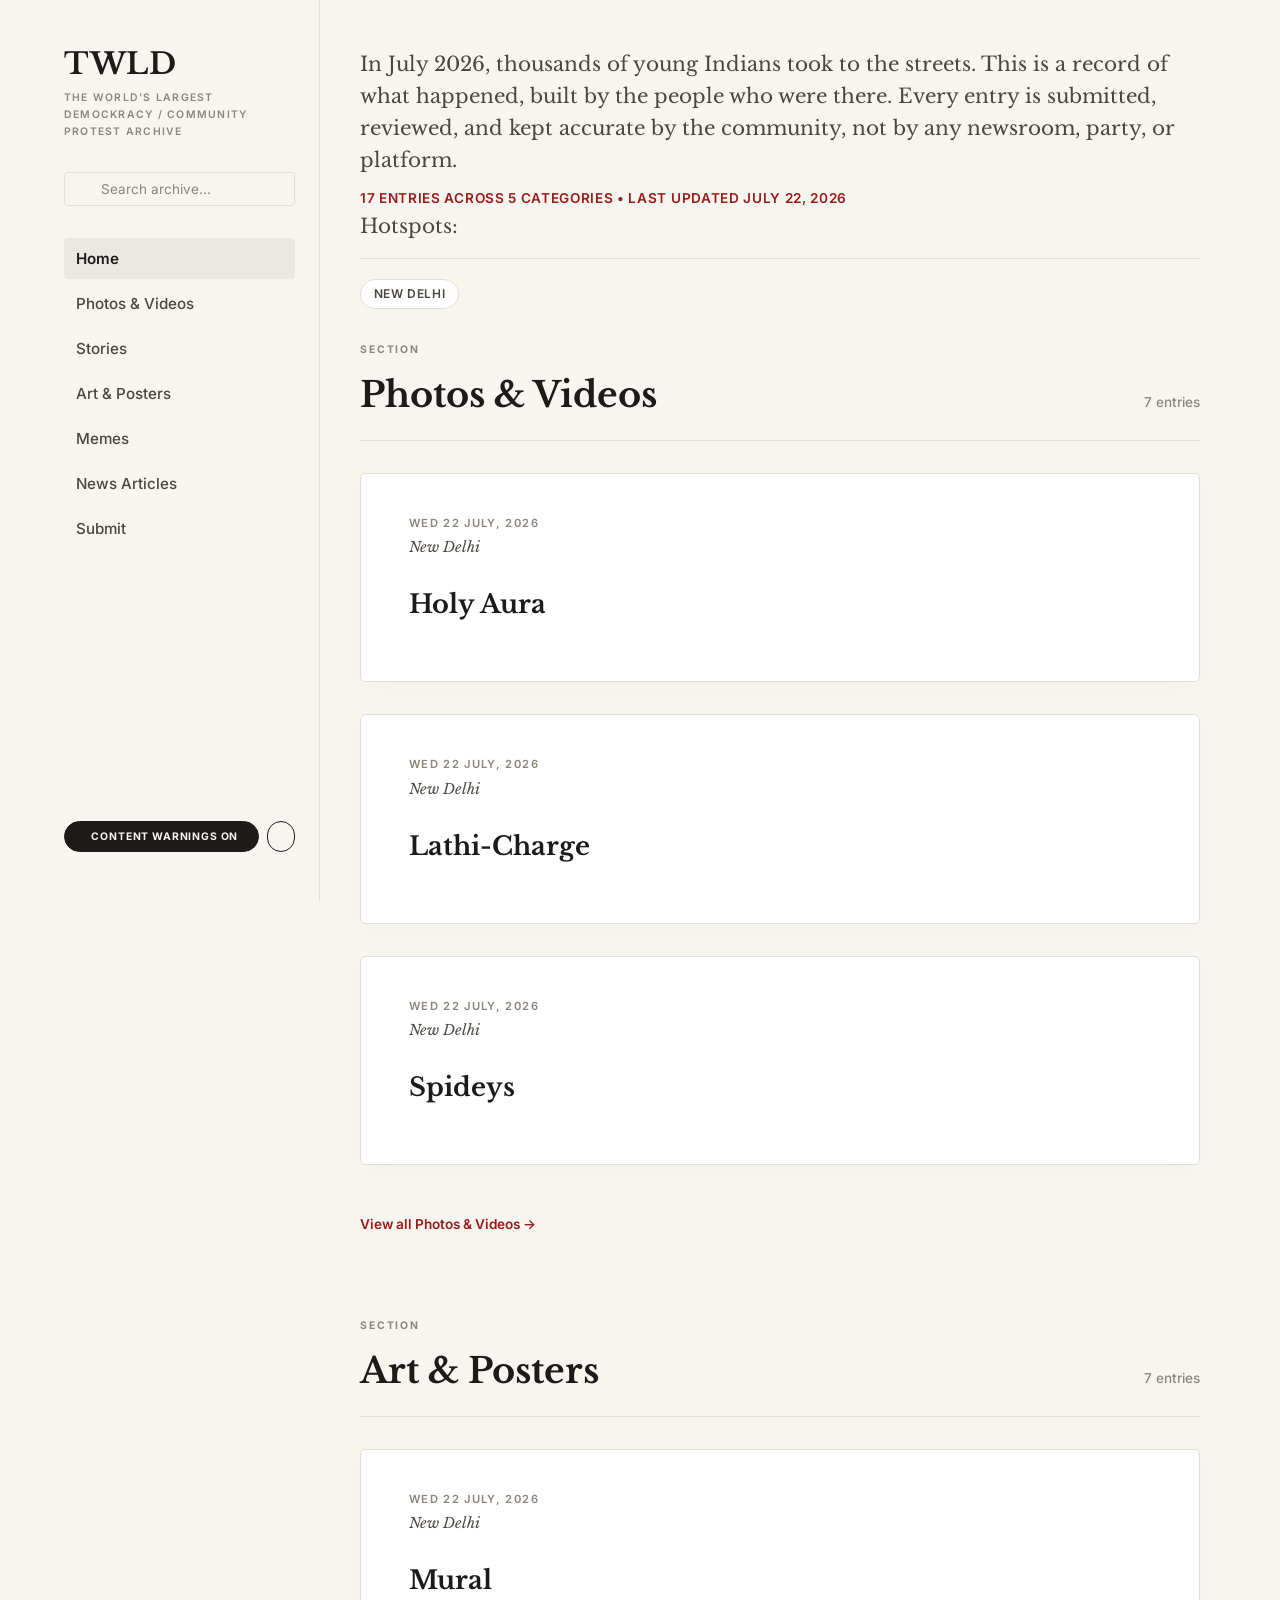
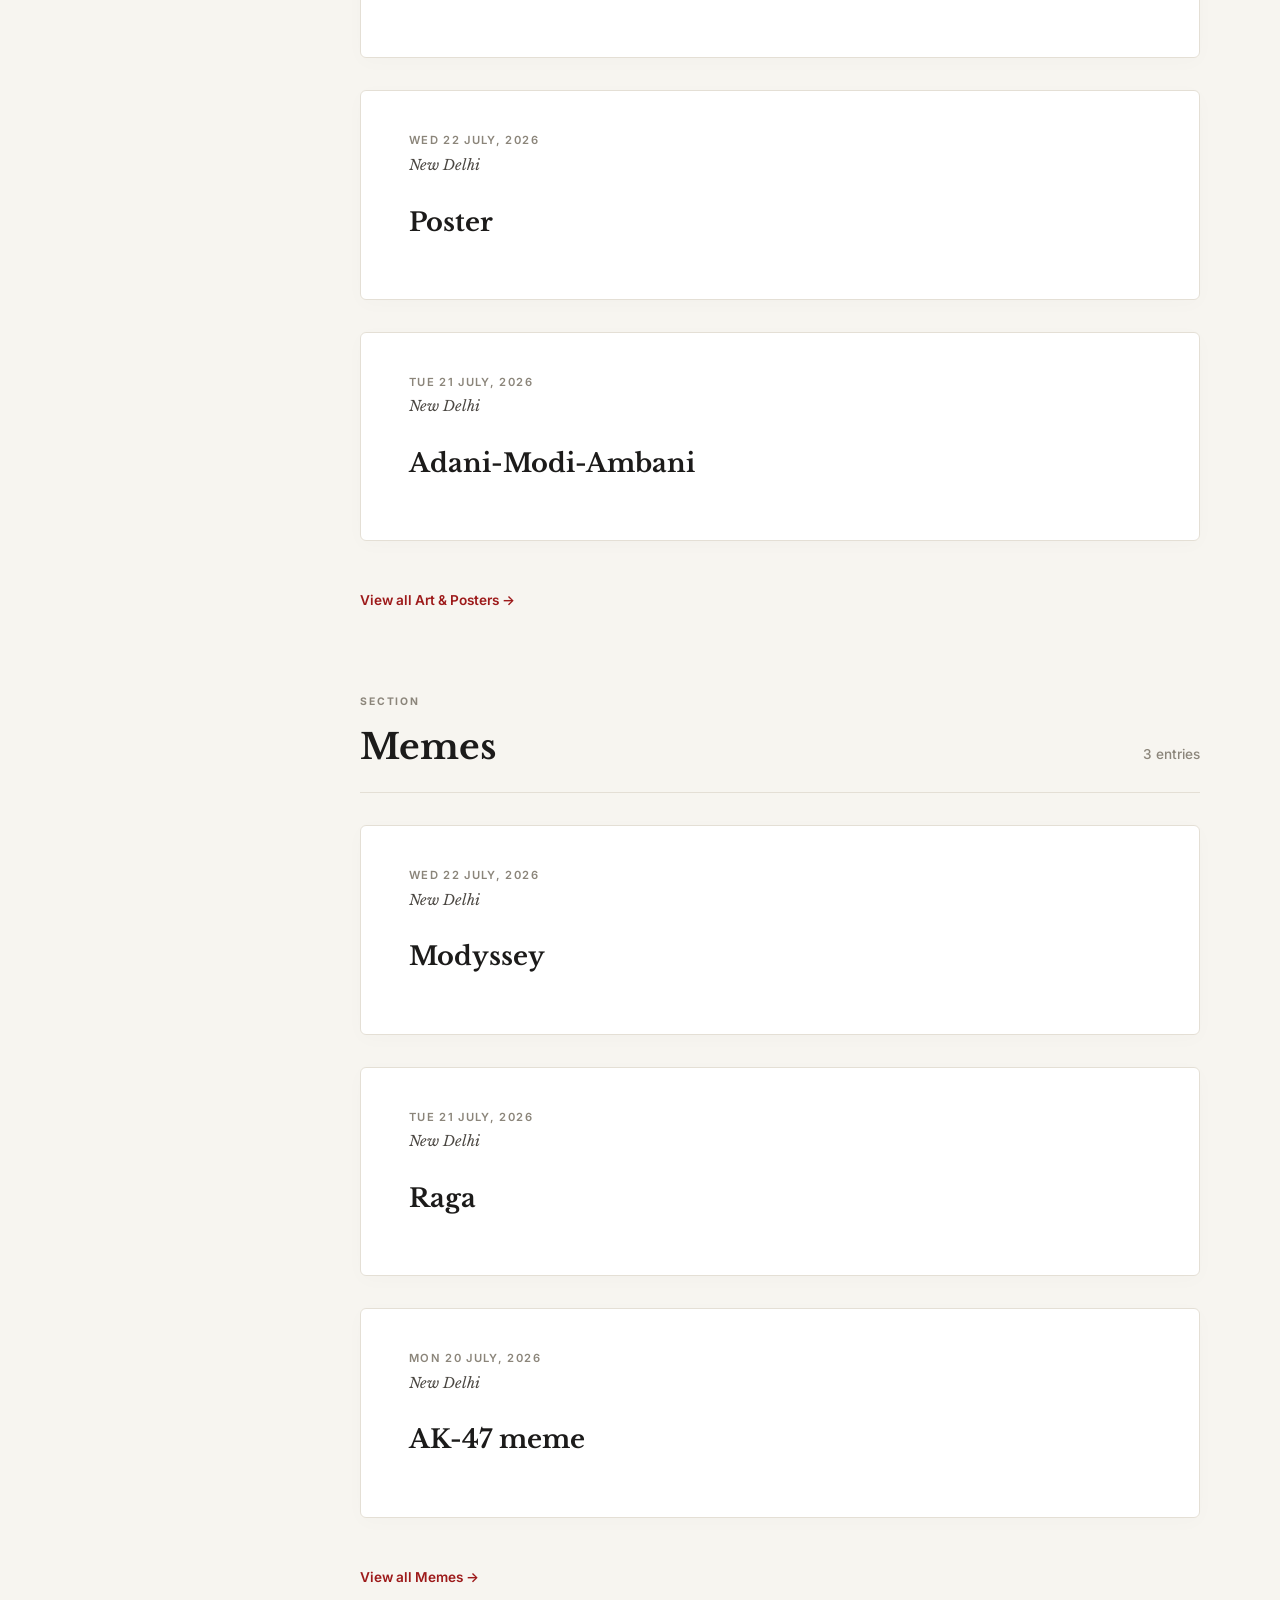
==== commit abf6010e: "Update archive" ====
--- a/docs/index.html
+++ b/docs/index.html
@@ -11,7 +11,7 @@
   <link rel="preconnect" href="https://fonts.googleapis.com">
   <link rel="preconnect" href="https://fonts.gstatic.com" crossorigin>
   <link href="https://fonts.googleapis.com/css2?family=Libre+Baskerville:ital,wght@0,400;0,700;1,400&family=Inter:wght@400;500;600;700&display=swap" rel="stylesheet">
-  <link rel="stylesheet" href="./styles.css?v=1784745980644">
+  <link rel="stylesheet" href="./styles.css?v=1784746199588">
   <script src="https://unpkg.com/lucide@latest"></script>
   <script async src="https://tally.so/widgets/embed.js"></script>
 </head>
--- a/docs/styles.css
+++ b/docs/styles.css
@@ -445,7 +445,8 @@
 }
 
 .gallery-single .gallery-thumb {
-  max-height: 250px;
+  max-width: 350px;
+  max-height: 350px;
   display: flex;
   align-items: center;
   justify-content: flex-start;
@@ -473,8 +474,8 @@
 }
 
 .gallery-single .gallery-thumb img {
-  max-width: 100%;
-  max-height: 250px;
+  max-width: 350px;
+  max-height: 350px;
   width: auto;
   height: auto;
   object-fit: contain;
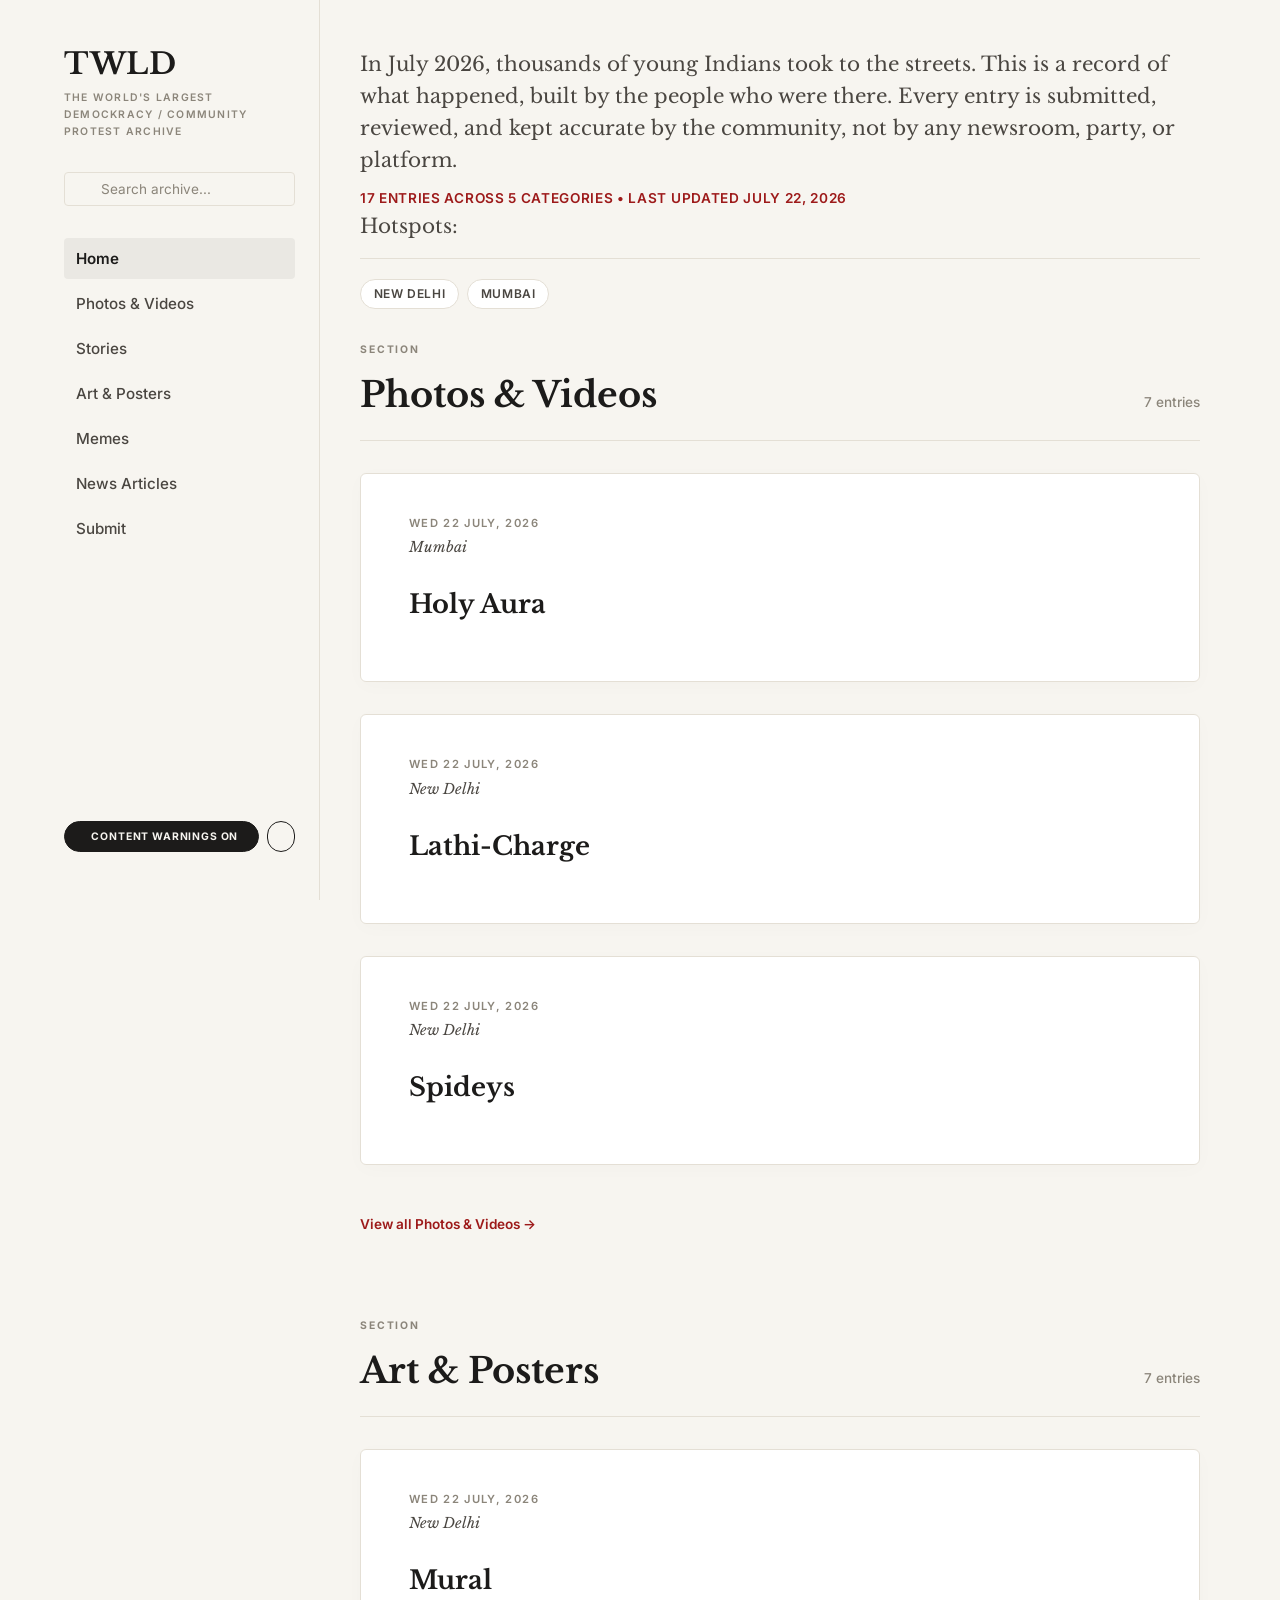
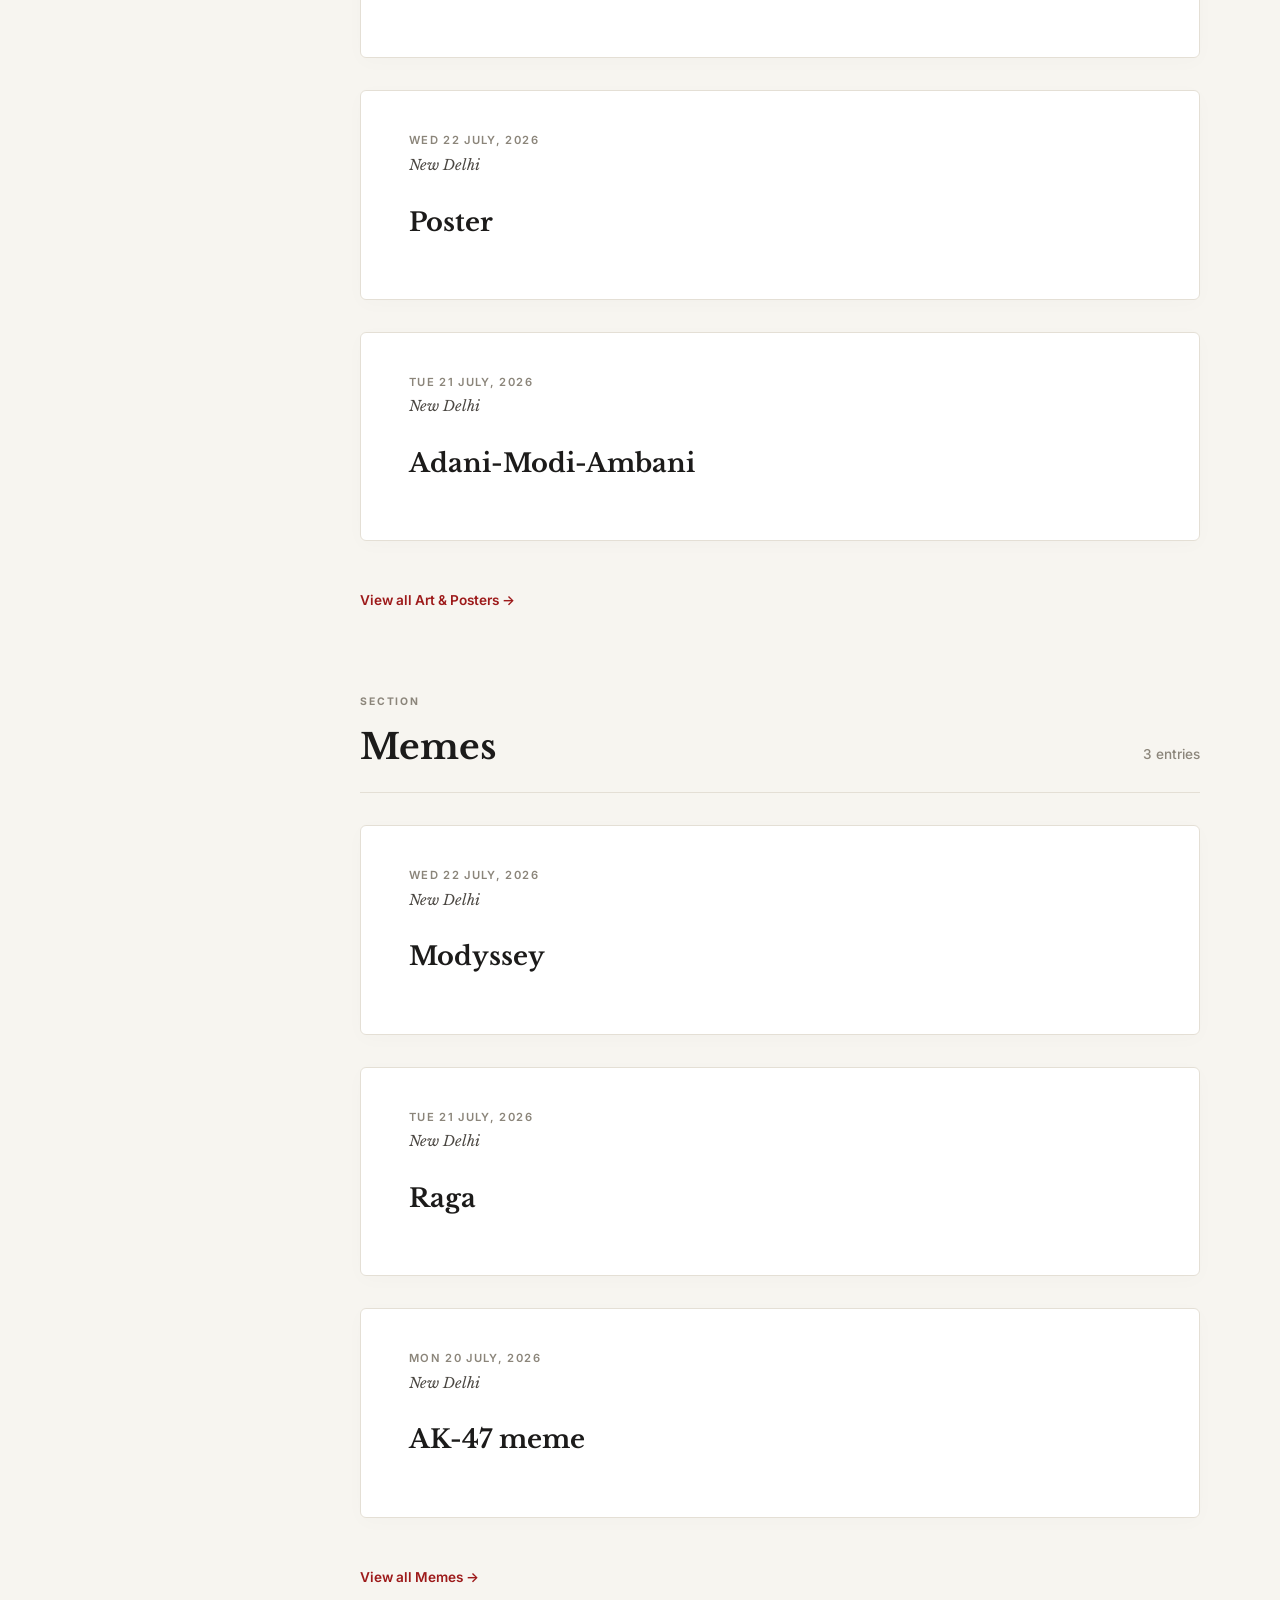
==== commit 22bf6032: "Update archive" ====
--- a/docs/index.html
+++ b/docs/index.html
@@ -11,7 +11,7 @@
   <link rel="preconnect" href="https://fonts.googleapis.com">
   <link rel="preconnect" href="https://fonts.gstatic.com" crossorigin>
   <link href="https://fonts.googleapis.com/css2?family=Libre+Baskerville:ital,wght@0,400;0,700;1,400&family=Inter:wght@400;500;600;700&display=swap" rel="stylesheet">
-  <link rel="stylesheet" href="./styles.css?v=1784746199588">
+  <link rel="stylesheet" href="./styles.css?v=1784747533438">
   <script src="https://unpkg.com/lucide@latest"></script>
   <script async src="https://tally.so/widgets/embed.js"></script>
 </head>
@@ -127,7 +127,7 @@
   </noscript>
 
   <script>
-    window.__EVENTS__ = [{"id":"2026-07-22-holy-aura","date":"2026-07-22","location":"New Delhi","title":"Holy Aura","category":"photos-videos","description":"","tags":[],"graphic_content":false,"images":["2026-07-22-holy-aura.png"],"contributor":"Anonymous","submitted_via":"bulk-import","verified":true},{"id":"2026-07-22-lathi-charge","date":"2026-07-22","location":"New Delhi","title":"Lathi-Charge","category":"photos-videos","description":"","tags":[],"graphic_content":false,"images":["2026-07-22-lathi-charge.jpg"],"contributor":"Anonymous","submitted_via":"bulk-import","verified":true},{"id":"2026-07-22-modyssey","date":"2026-07-22","location":"New Delhi","title":"Modyssey","category":"memes","description":"","tags":[],"graphic_content":false,"images":["2026-07-22-modyssey.png"],"contributor":"Anonymous","submitted_via":"bulk-import","verified":true},{"id":"2026-07-22-mural","date":"2026-07-22","location":"New Delhi","title":"Mural","category":"art-posters","description":"","tags":[],"graphic_content":false,"images":["2026-07-22-mural.jpg"],"contributor":"Anonymous","submitted_via":"bulk-import","verified":true},{"id":"2026-07-22-poster","date":"2026-07-22","location":"New Delhi","title":"Poster","category":"art-posters","description":"","tags":[],"graphic_content":false,"images":["2026-07-22-poster.png"],"contributor":"Anonymous","submitted_via":"bulk-import","verified":true},{"id":"2026-07-22-spideys","date":"2026-07-22","location":"New Delhi","title":"Spideys","category":"photos-videos","description":"","tags":[],"graphic_content":false,"images":["2026-07-22-spideys.jpg"],"contributor":"Anonymous","submitted_via":"bulk-import","verified":true},{"id":"2026-07-21-adani-modi-ambani","date":"2026-07-21","location":"New Delhi","title":"Adani-Modi-Ambani","category":"art-posters","description":"","tags":[],"graphic_content":false,"images":["2026-07-21-adani-modi-ambani.png"],"contributor":"Anonymous","submitted_via":"bulk-import","verified":true,"source_link":"https://www.instagram.com/tylerstreetart?igsh=MXNsdnp3d3JreTM0ag=="},{"id":"2026-07-21-art-work","date":"2026-07-21","location":"New Delhi","title":"Art_Work","category":"art-posters","description":"","tags":[],"graphic_content":false,"images":["2026-07-21-art-work.png"],"contributor":"Anonymous","submitted_via":"bulk-import","verified":true},{"id":"2026-07-21-chai-on-constitution","date":"2026-07-21","location":"New Delhi","title":"Chai on Constitution","category":"art-posters","description":"","tags":[],"graphic_content":false,"images":["2026-07-21-chai-on-constitution.png"],"contributor":"Anonymous","submitted_via":"bulk-import","verified":true,"source_link":"https://www.instagram.com/reel/DbCJBCdTCUx/?igsh=MXBuNnFxMWNuZTNkaQ=="},{"id":"2026-07-21-do-cup-chai-laga","date":"2026-07-21","location":"New Delhi","title":"Do_Cup_Chai_Laga","category":"art-posters","description":"","tags":[],"graphic_content":false,"images":["2026-07-21-do-cup-chai-laga.png"],"contributor":"Anonymous","submitted_via":"bulk-import","verified":true},{"id":"2026-07-21-raga","date":"2026-07-21","location":"New Delhi","title":"Raga","category":"memes","description":"","tags":[],"graphic_content":false,"images":["2026-07-21-raga.png"],"contributor":"Anonymous","submitted_via":"bulk-import","verified":true},{"id":"2026-07-20-ak-47-meme","date":"2026-07-20","location":"New Delhi","title":"AK-47 meme","category":"memes","description":"","tags":[],"graphic_content":false,"images":["2026-07-20-ak-47-meme.png"],"contributor":"Anonymous","submitted_via":"bulk-import","verified":true},{"id":"2026-07-20-aura","date":"2026-07-20","location":"New Delhi","title":"Aura","category":"photos-videos","description":"","tags":[],"graphic_content":false,"images":["2026-07-20-aura.png"],"contributor":"Anonymous","submitted_via":"bulk-import","verified":true},{"id":"2026-07-20-gitanjali-mam","date":"2026-07-20","location":"New Delhi","title":"Gitanjali Mam","category":"photos-videos","description":"","tags":[],"graphic_content":false,"images":["2026-07-20-gitanjali-mam.jpg"],"contributor":"Anonymous","submitted_via":"bulk-import","verified":true},{"id":"2026-07-20-jantar-mantar","date":"2026-07-20","location":"Jantar Mantar, New Delhi","title":"March to Parliament on opening day of monsoon session","category":"photos-videos","description":"Thousands of youth protesters, part of the Cockroach Janta Party movement, marched toward Parliament demanding the Education Minister's resignation. Police used tear gas and batons; organizers reported it as the movement's largest protest yet.","tags":["police-action","march","parliament"],"graphic_content":true,"images":[],"contributor":"TWLD (seed entry)","submitted_via":"github-pr","verified":true},{"id":"2026-07-20-lathi-charge","date":"2026-07-20","location":"New Delhi","title":"Lathi-Charge","category":"photos-videos","description":"","tags":[],"graphic_content":false,"images":["2026-07-20-lathi-charge.jpg"],"contributor":"Anonymous","submitted_via":"bulk-import","verified":true},{"id":"2026-07-19-poster","date":"2026-07-19","location":"New Delhi","title":"poster","category":"art-posters","description":"","tags":[],"graphic_content":false,"images":["2026-07-19-poster.jpg"],"contributor":"Anonymous","submitted_via":"bulk-import","verified":true}];
+    window.__EVENTS__ = [{"id":"2026-07-22-holy-aura","date":"2026-07-22","location":"Mumbai","title":"Holy Aura","category":"photos-videos","description":"","tags":[],"graphic_content":false,"images":["2026-07-22-holy-aura.png"],"contributor":"Anonymous","submitted_via":"bulk-import","verified":true},{"id":"2026-07-22-lathi-charge","date":"2026-07-22","location":"New Delhi","title":"Lathi-Charge","category":"photos-videos","description":"","tags":[],"graphic_content":false,"images":["2026-07-22-lathi-charge.jpg"],"contributor":"Anonymous","submitted_via":"bulk-import","verified":true},{"id":"2026-07-22-modyssey","date":"2026-07-22","location":"New Delhi","title":"Modyssey","category":"memes","description":"","tags":[],"graphic_content":false,"images":["2026-07-22-modyssey.png"],"contributor":"Anonymous","submitted_via":"bulk-import","verified":true},{"id":"2026-07-22-mural","date":"2026-07-22","location":"New Delhi","title":"Mural","category":"art-posters","description":"","tags":[],"graphic_content":false,"images":["2026-07-22-mural.jpg"],"contributor":"Anonymous","submitted_via":"bulk-import","verified":true},{"id":"2026-07-22-poster","date":"2026-07-22","location":"New Delhi","title":"Poster","category":"art-posters","description":"","tags":[],"graphic_content":false,"images":["2026-07-22-poster.png"],"contributor":"Anonymous","submitted_via":"bulk-import","verified":true},{"id":"2026-07-22-spideys","date":"2026-07-22","location":"New Delhi","title":"Spideys","category":"photos-videos","description":"","tags":[],"graphic_content":false,"images":["2026-07-22-spideys.jpg"],"contributor":"Anonymous","submitted_via":"bulk-import","verified":true},{"id":"2026-07-21-adani-modi-ambani","date":"2026-07-21","location":"New Delhi","title":"Adani-Modi-Ambani","category":"art-posters","description":"","tags":[],"graphic_content":false,"images":["2026-07-21-adani-modi-ambani.png"],"contributor":"Anonymous","submitted_via":"bulk-import","verified":true,"source_link":"https://www.instagram.com/tylerstreetart?igsh=MXNsdnp3d3JreTM0ag=="},{"id":"2026-07-21-art-work","date":"2026-07-21","location":"New Delhi","title":"Art_Work","category":"art-posters","description":"","tags":[],"graphic_content":false,"images":["2026-07-21-art-work.png"],"contributor":"Anonymous","submitted_via":"bulk-import","verified":true},{"id":"2026-07-21-chai-on-constitution","date":"2026-07-21","location":"New Delhi","title":"Chai on Constitution","category":"art-posters","description":"","tags":[],"graphic_content":false,"images":["2026-07-21-chai-on-constitution.png"],"contributor":"Anonymous","submitted_via":"bulk-import","verified":true,"source_link":"https://www.instagram.com/reel/DbCJBCdTCUx/?igsh=MXBuNnFxMWNuZTNkaQ=="},{"id":"2026-07-21-do-cup-chai-laga","date":"2026-07-21","location":"New Delhi","title":"Do_Cup_Chai_Laga","category":"art-posters","description":"","tags":[],"graphic_content":false,"images":["2026-07-21-do-cup-chai-laga.png"],"contributor":"Anonymous","submitted_via":"bulk-import","verified":true},{"id":"2026-07-21-raga","date":"2026-07-21","location":"New Delhi","title":"Raga","category":"memes","description":"","tags":[],"graphic_content":false,"images":["2026-07-21-raga.png"],"contributor":"Anonymous","submitted_via":"bulk-import","verified":true},{"id":"2026-07-20-ak-47-meme","date":"2026-07-20","location":"New Delhi","title":"AK-47 meme","category":"memes","description":"","tags":[],"graphic_content":false,"images":["2026-07-20-ak-47-meme.png"],"contributor":"Anonymous","submitted_via":"bulk-import","verified":true},{"id":"2026-07-20-aura","date":"2026-07-20","location":"New Delhi","title":"Aura","category":"photos-videos","description":"","tags":[],"graphic_content":false,"images":["2026-07-20-aura.png"],"contributor":"Anonymous","submitted_via":"bulk-import","verified":true},{"id":"2026-07-20-gitanjali-mam","date":"2026-07-20","location":"New Delhi","title":"Gitanjali Mam","category":"photos-videos","description":"","tags":[],"graphic_content":false,"images":["2026-07-20-gitanjali-mam.jpg"],"contributor":"Anonymous","submitted_via":"bulk-import","verified":true},{"id":"2026-07-20-jantar-mantar","date":"2026-07-20","location":"Jantar Mantar, New Delhi","title":"March to Parliament on opening day of monsoon session","category":"photos-videos","description":"Thousands of youth protesters, part of the Cockroach Janta Party movement, marched toward Parliament demanding the Education Minister's resignation. Police used tear gas and batons; organizers reported it as the movement's largest protest yet.","tags":["police-action","march","parliament"],"graphic_content":true,"images":[],"contributor":"TWLD (seed entry)","submitted_via":"github-pr","verified":true},{"id":"2026-07-20-lathi-charge","date":"2026-07-20","location":"New Delhi","title":"Lathi-Charge","category":"photos-videos","description":"","tags":[],"graphic_content":false,"images":["2026-07-20-lathi-charge.jpg"],"contributor":"Anonymous","submitted_via":"bulk-import","verified":true},{"id":"2026-07-19-poster","date":"2026-07-19","location":"New Delhi","title":"poster","category":"art-posters","description":"","tags":[],"graphic_content":false,"images":["2026-07-19-poster.jpg"],"contributor":"Anonymous","submitted_via":"bulk-import","verified":true}];
     window.__CATEGORIES__ = [{"id":"photos-videos","label":"Photos & Videos"},{"id":"stories","label":"Stories"},{"id":"art-posters","label":"Art & Posters"},{"id":"memes","label":"Memes"},{"id":"news-articles","label":"News Articles"}];
     window.__PAGE_TYPE__ = 'home';
     window.__CATEGORY_ID__ = null;
